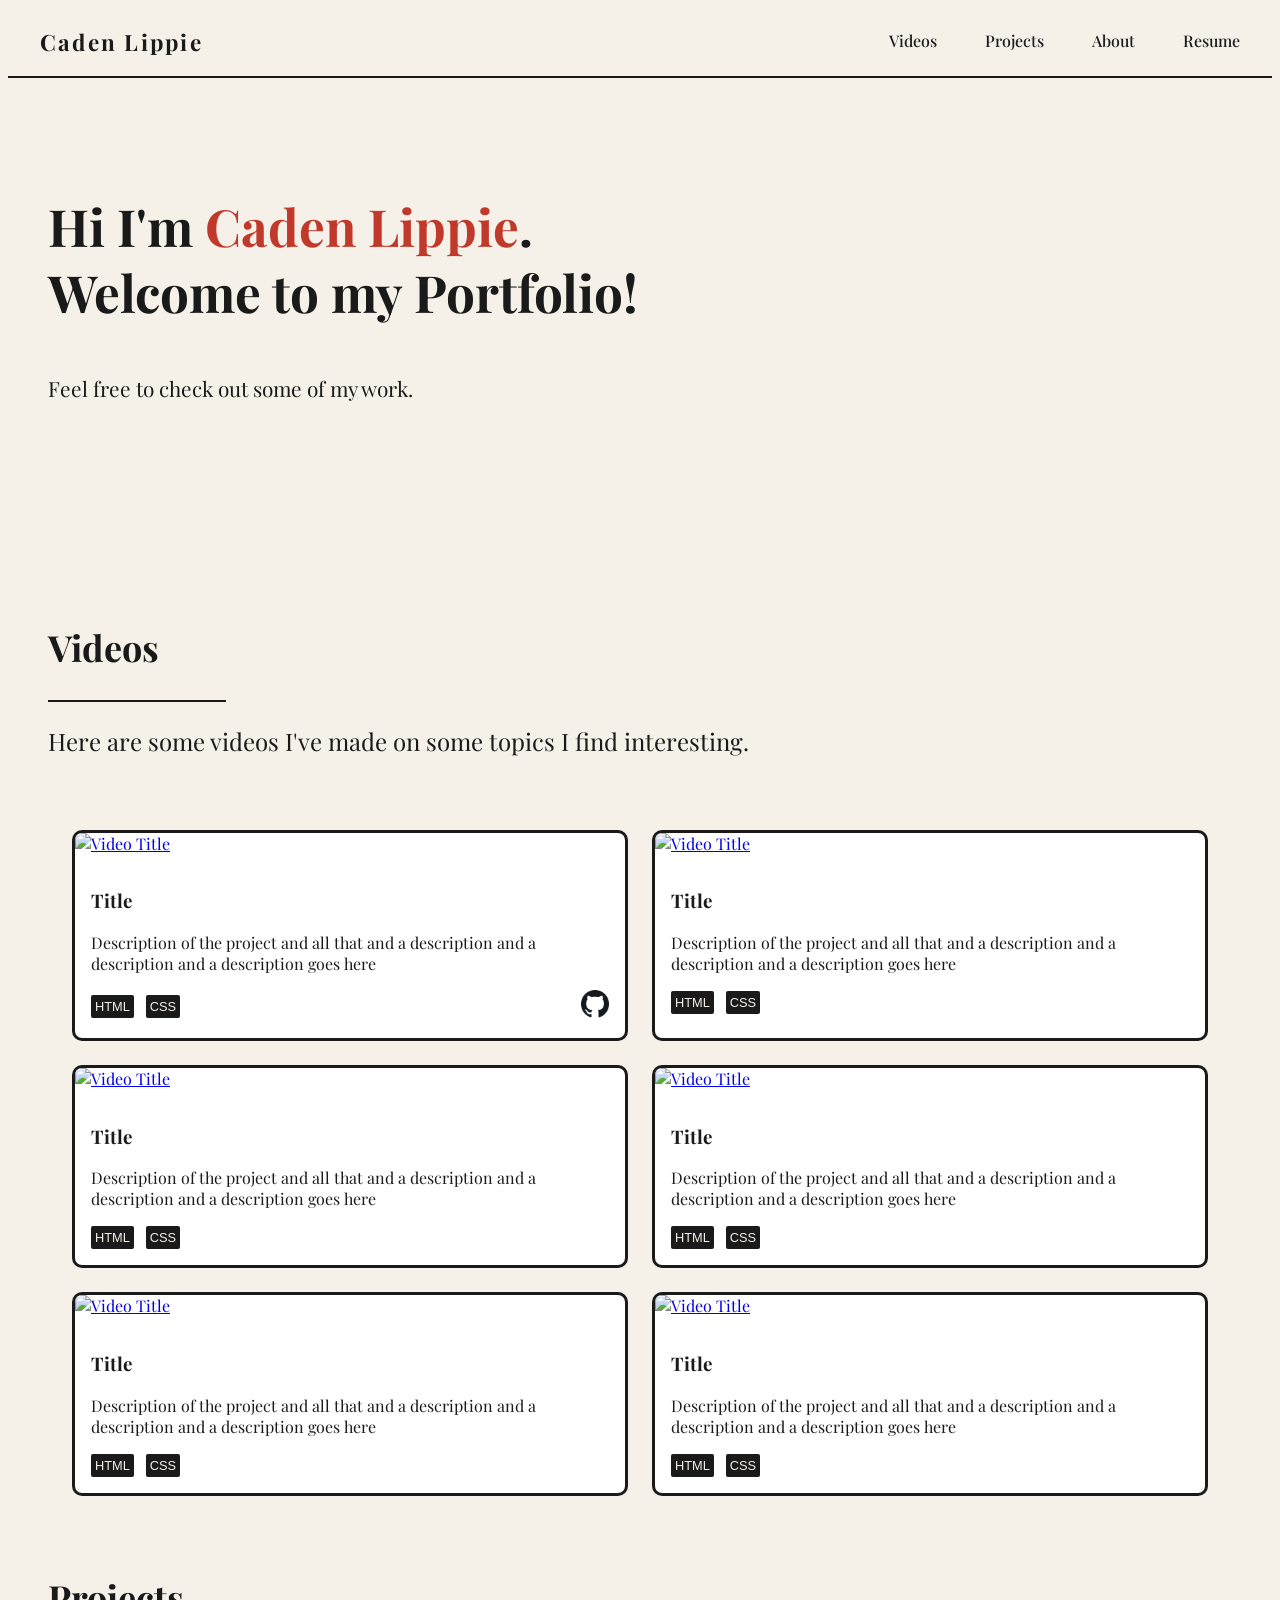
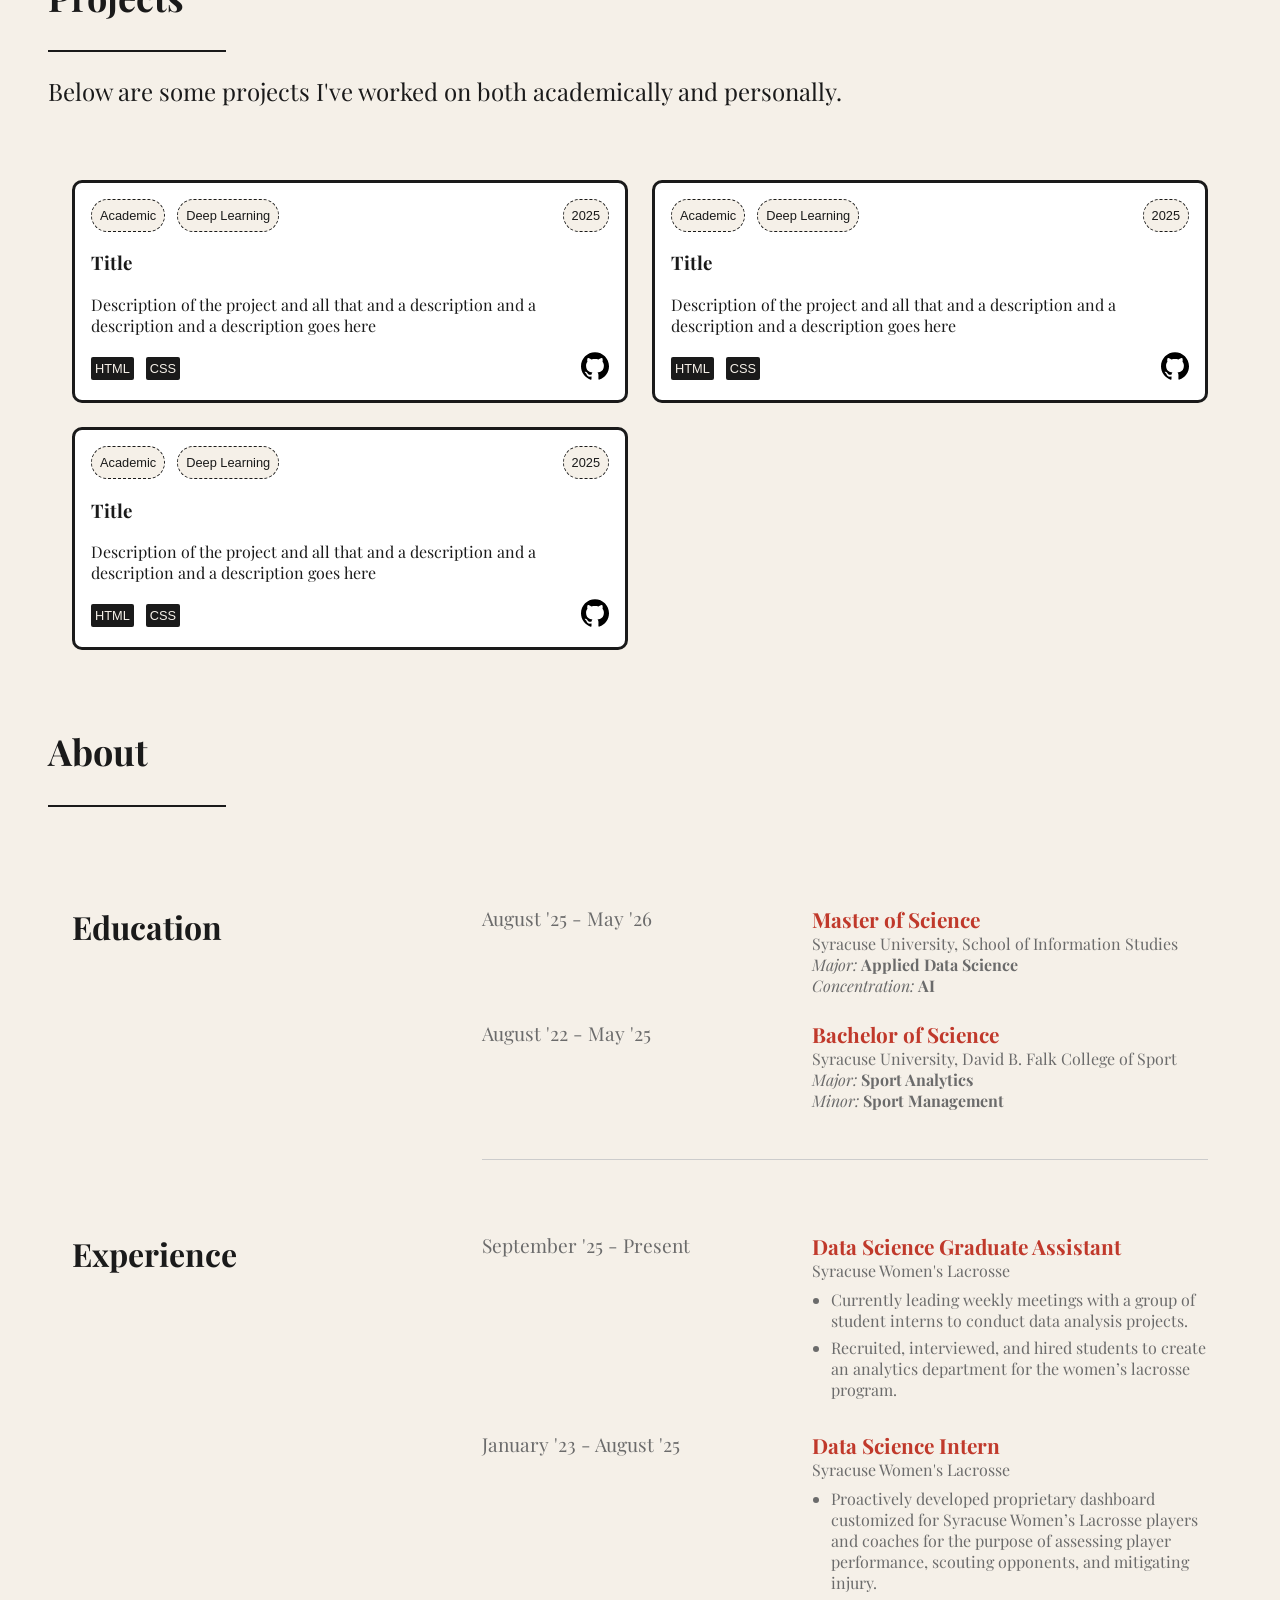
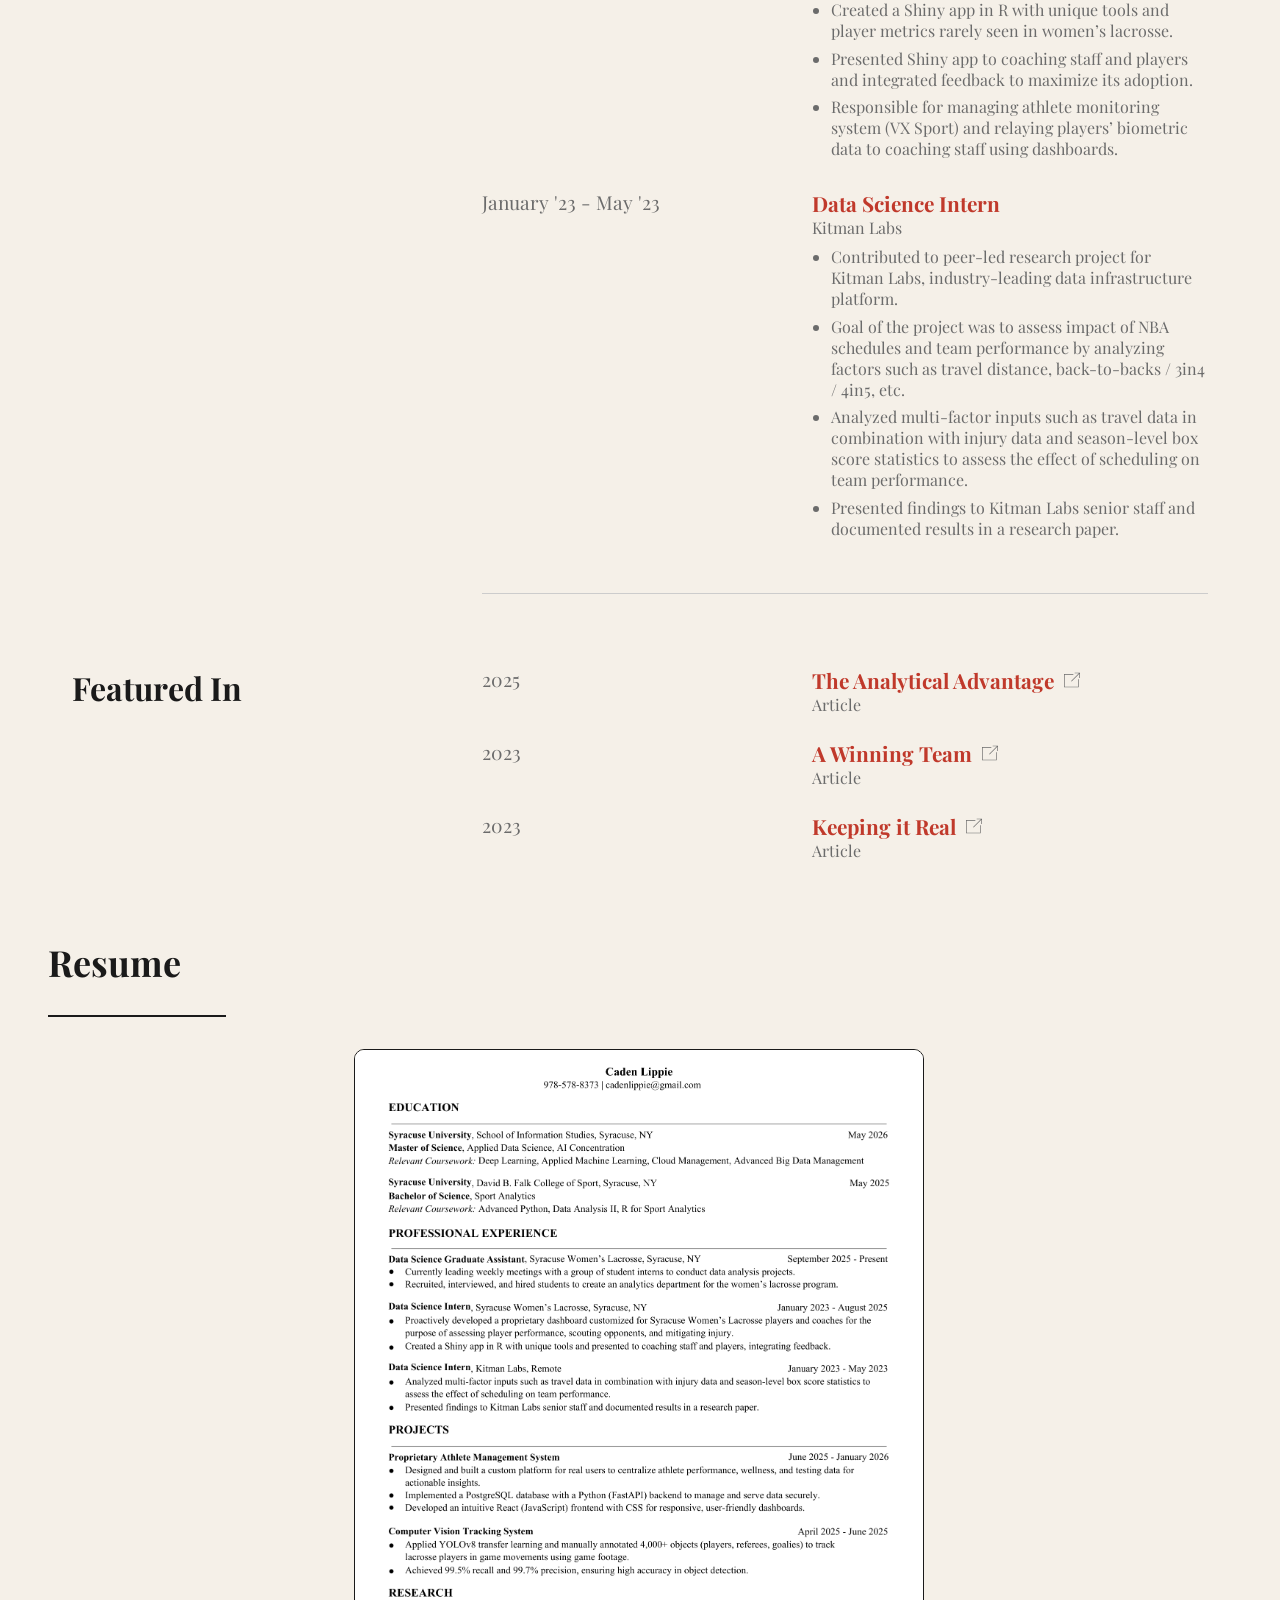
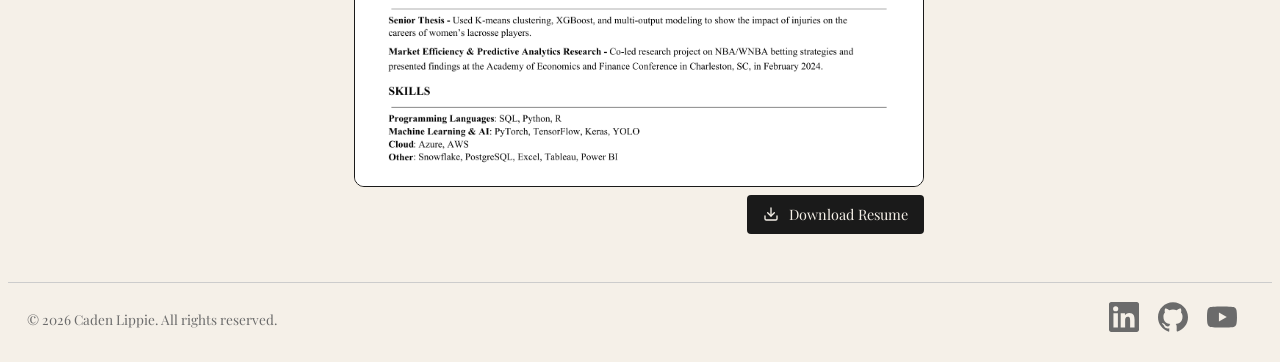
==== Projects.html @ c5a2aefc "first commit" ====
<!DOCTYPE html>
<html lang="en">

<head>
    <meta charset="UTF-8">
    <meta name="viewport" content="width=device-width, initial-scale=1.0">
    <title>Caden Lippie Portfolio</title>
    <link rel="stylesheet" href="Styles.css">
    <link rel="preconnect" href="https://fonts.googleapis.com">
    <link rel="preconnect" href="https://fonts.gstatic.com" crossorigin>
    <link href="https://fonts.googleapis.com/css2?family=Playfair+Display:ital,wght@0,400..900;1,400..900&display=swap"
        rel="stylesheet">
</head>

<body>

    <header>
        <div class="logo"><strong>Caden Lippie</strong></div>

        <nav>
            <a href="#videos">Videos</a>
            <a href="#projects">Projects</a>
            <a href="#about">About</a>
            <a href="#resume">Resume</a>
        </nav>
    </header>

    <main>
        <div class="welcome">
            <h1><span>H</span><span>i</span><span> I</span><span>'</span><span>m </span> <span id="name"> <span>C</span><span>a</span><span>d</span><span>e</span><span>n </span><span>L</span><span>i</span><span>p</span><span>p</span><span>i</span><span>e</span></span><span>.</span><br>
            <span>W</span><span>e</span><span>l</span><span>c</span><span>o</span><span>m</span><span>e </span><span>t</span><span>o </span><span>m</span><span>y </span><span>P</span><span>o</span><span>r</span><span>t</span><span>f</span><span>o</span><span>l</span><span>i</span><span>o</span><span>!</span>
            </h1>
            <p>Feel free to check out some of my work.</p>
        </div>

        <div class="titles" id="videos">
            <h2>Videos</h2>
            <div class="line"></div>
            <p>Here are some videos I've made on some topics I find interesting.</p>
        </div>

        <div class="videos">
            <div class="video-box">
                <div class="video-wrapper">
                    <a href="https://www.youtube.com/watch?v=8hly31xKli0" target="_blank">
                        <img src="https://img.youtube.com/vi/8hly31xKli0/maxresdefault.jpg" alt="Video Title">
                    </a>
                </div>
                <div class="video-box-content">
                    <h3>Title</h3>
                    <p>Description of the project and all that and a description and a description and a description goes here</p>
                    <div class="skills-row">
                        <div>
                            <div class="skills">HTML</div>
                            <div class="skills">CSS</div>
                        </div>
                        <a href="https://github.com/clippie" target="_blank"><img src="images/Github_icon.png" alt="GitHub link" class="video-github"></a>
                    </div>
                </div>
            </div>
            <div class="video-box">
                <div class="video-wrapper">
                    <a href="https://www.youtube.com/watch?v=8hly31xKli0" target="_blank">
                        <img src="https://img.youtube.com/vi/8hly31xKli0/maxresdefault.jpg" alt="Video Title">
                    </a>
                </div>
                <div class="video-box-content">
                    <h3>Title</h3>
                    <p>Description of the project and all that and a description and a description and a description goes here</p>
                    <div class="skills">HTML</div>
                    <div class="skills">CSS</div>
                </div>
            </div>
            <div class="video-box">
                <div class="video-wrapper">
                    <a href="https://www.youtube.com/watch?v=8hly31xKli0" target="_blank">
                        <img src="https://img.youtube.com/vi/8hly31xKli0/maxresdefault.jpg" alt="Video Title">
                    </a>
                </div>
                <div class="video-box-content">
                    <h3>Title</h3>
                    <p>Description of the project and all that and a description and a description and a description goes here</p>
                    <div class="skills">HTML</div>
                    <div class="skills">CSS</div>
                </div>
            </div>
            <div class="video-box">
                <div class="video-wrapper">
                    <a href="https://www.youtube.com/watch?v=8hly31xKli0" target="_blank">
                        <img src="https://img.youtube.com/vi/8hly31xKli0/maxresdefault.jpg" alt="Video Title">
                    </a>
                </div>
                <div class="video-box-content">
                    <h3>Title</h3>
                    <p>Description of the project and all that and a description and a description and a description goes here</p>
                    <div class="skills">HTML</div>
                    <div class="skills">CSS</div>
                </div>
            </div>
            <div class="video-box">
                <div class="video-wrapper">
                    <a href="https://www.youtube.com/watch?v=8hly31xKli0" target="_blank">
                        <img src="https://img.youtube.com/vi/8hly31xKli0/maxresdefault.jpg" alt="Video Title">
                    </a>
                </div>
                <div class="video-box-content">
                    <h3>Title</h3>
                    <p>Description of the project and all that and a description and a description and a description goes here</p>
                    <div class="skills">HTML</div>
                    <div class="skills">CSS</div>
                </div>
            </div>
            <div class="video-box">
                <div class="video-wrapper">
                    <a href="https://www.youtube.com/watch?v=8hly31xKli0" target="_blank">
                        <img src="https://img.youtube.com/vi/8hly31xKli0/maxresdefault.jpg" alt="Video Title">
                    </a>
                </div>
                <div class="video-box-content">
                    <h3>Title</h3>
                    <p>Description of the project and all that and a description and a description and a description goes here</p>
                    <div class="skills">HTML</div>
                    <div class="skills">CSS</div>
                </div>
            </div>
        </div>

        <div class="titles" id="projects">
            <h2>Projects</h2>
            <div class="line"></div>
            <p>Below are some projects I've worked on both academically and personally.</p> 
       </div>
       
        <div class="videos">

            <div class="video-box">
                <div class="video-box-content">
                    <div class="class-row">
                            <div>
                                <div class="class">Academic</div>
                                <div class="class">Deep Learning</div>
                            </div>
                            
                            <div class="class">2025</div>
                    </div>
                    
                    <h3>Title</h3>
                    <p>Description of the project and all that and a description and a description and a description goes here
                    </p>
                    <div class="skills-row">
                        <div>
                            <div class="skills">HTML</div>
                            <div class="skills">CSS</div>
                        </div>
                        <a href="https://github.com/clippie" target="_blank"><a href="https://github.com/clippie" target="_blank"><svg class="video-github" role="img" viewBox="0 0 24 24"
                                xmlns="http://www.w3.org/2000/svg">
                                <title>GitHub</title>
                                <path
                                    d="M12 .297c-6.63 0-12 5.373-12 12 0 5.303 3.438 9.8 8.205 11.385.6.113.82-.258.82-.577 0-.285-.01-1.04-.015-2.04-3.338.724-4.042-1.61-4.042-1.61C4.422 18.07 3.633 17.7 3.633 17.7c-1.087-.744.084-.729.084-.729 1.205.084 1.838 1.236 1.838 1.236 1.07 1.835 2.809 1.305 3.495.998.108-.776.417-1.305.76-1.605-2.665-.3-5.466-1.332-5.466-5.93 0-1.31.465-2.38 1.235-3.22-.135-.303-.54-1.523.105-3.176 0 0 1.005-.322 3.3 1.23.96-.267 1.98-.399 3-.405 1.02.006 2.04.138 3 .405 2.28-1.552 3.285-1.23 3.285-1.23.645 1.653.24 2.873.12 3.176.765.84 1.23 1.91 1.23 3.22 0 4.61-2.805 5.625-5.475 5.92.42.36.81 1.096.81 2.22 0 1.606-.015 2.896-.015 3.286 0 .315.21.69.825.57C20.565 22.092 24 17.592 24 12.297c0-6.627-5.373-12-12-12" />
                            </svg></a></a>
                    </div>
                </div>
            </div>
            
            <div class="video-box">
                <div class="video-box-content">
                    <div class="class-row">
                            <div>
                                <div class="class">Academic</div>
                                <div class="class">Deep Learning</div>
                            </div>
                            
                            <div class="class">2025</div>
                    </div>
                    
                    <h3>Title</h3>
                    <p>Description of the project and all that and a description and a description and a description goes here
                    </p>
                    <div class="skills-row">
                        <div>
                            <div class="skills">HTML</div>
                            <div class="skills">CSS</div>
                        </div>
                        <a href="https://github.com/clippie" target="_blank"><a href="https://github.com/clippie" target="_blank"><svg class="video-github" role="img" viewBox="0 0 24 24"
                                xmlns="http://www.w3.org/2000/svg">
                                <title>GitHub</title>
                                <path
                                    d="M12 .297c-6.63 0-12 5.373-12 12 0 5.303 3.438 9.8 8.205 11.385.6.113.82-.258.82-.577 0-.285-.01-1.04-.015-2.04-3.338.724-4.042-1.61-4.042-1.61C4.422 18.07 3.633 17.7 3.633 17.7c-1.087-.744.084-.729.084-.729 1.205.084 1.838 1.236 1.838 1.236 1.07 1.835 2.809 1.305 3.495.998.108-.776.417-1.305.76-1.605-2.665-.3-5.466-1.332-5.466-5.93 0-1.31.465-2.38 1.235-3.22-.135-.303-.54-1.523.105-3.176 0 0 1.005-.322 3.3 1.23.96-.267 1.98-.399 3-.405 1.02.006 2.04.138 3 .405 2.28-1.552 3.285-1.23 3.285-1.23.645 1.653.24 2.873.12 3.176.765.84 1.23 1.91 1.23 3.22 0 4.61-2.805 5.625-5.475 5.92.42.36.81 1.096.81 2.22 0 1.606-.015 2.896-.015 3.286 0 .315.21.69.825.57C20.565 22.092 24 17.592 24 12.297c0-6.627-5.373-12-12-12" />
                            </svg></a></a>
                    </div>
                </div>
            </div>

            <div class="video-box">
                <div class="video-box-content">
                    <div class="class-row">
                            <div>
                                <div class="class">Academic</div>
                                <div class="class">Deep Learning</div>
                            </div>
                            
                            <div class="class">2025</div>
                    </div>
                    
                    <h3>Title</h3>
                    <p>Description of the project and all that and a description and a description and a description goes here
                    </p>
                    <div class="skills-row">
                        <div>
                            <div class="skills">HTML</div>
                            <div class="skills">CSS</div>
                        </div>
                        <a href="https://github.com/clippie" target="_blank"><svg class="video-github" role="img" viewBox="0 0 24 24" xmlns="http://www.w3.org/2000/svg">
                            <title>GitHub</title>
                            <path
                                d="M12 .297c-6.63 0-12 5.373-12 12 0 5.303 3.438 9.8 8.205 11.385.6.113.82-.258.82-.577 0-.285-.01-1.04-.015-2.04-3.338.724-4.042-1.61-4.042-1.61C4.422 18.07 3.633 17.7 3.633 17.7c-1.087-.744.084-.729.084-.729 1.205.084 1.838 1.236 1.838 1.236 1.07 1.835 2.809 1.305 3.495.998.108-.776.417-1.305.76-1.605-2.665-.3-5.466-1.332-5.466-5.93 0-1.31.465-2.38 1.235-3.22-.135-.303-.54-1.523.105-3.176 0 0 1.005-.322 3.3 1.23.96-.267 1.98-.399 3-.405 1.02.006 2.04.138 3 .405 2.28-1.552 3.285-1.23 3.285-1.23.645 1.653.24 2.873.12 3.176.765.84 1.23 1.91 1.23 3.22 0 4.61-2.805 5.625-5.475 5.92.42.36.81 1.096.81 2.22 0 1.606-.015 2.896-.015 3.286 0 .315.21.69.825.57C20.565 22.092 24 17.592 24 12.297c0-6.627-5.373-12-12-12" />
                        </svg></a>
                    </div>
                </div>
            </div>

        </div>

        <div class="titles" id="about">
            <h2>About</h2>
            <div class="line"></div>
        </div>

        <div class="about">
        
            <div class="about-title"><strong>Education</strong></div>
            <div class="about-year">August '25 - May '26</div>
            <div class="about-description">
                <div class="about-description-title"><strong>Master of Science</strong></div>
                <div class="about-description-body">Syracuse University, School of Information Studies<br>
                    <em>Major:</em> <strong>Applied Data Science</strong><br>
                    <em>Concentration:</em> <strong>AI</strong>
                </div>
            </div>
        
            <div></div>
            <div class="about-year">August '22 - May '25</div>
            <div class="about-description">
                <div class="about-description-title"><strong>Bachelor of Science</strong></div>
                <div class="about-description-body">Syracuse University, David B. Falk College of Sport<br>
                    <em>Major:</em> <strong>Sport Analytics</strong><br>
                    <em>Minor:</em> <strong>Sport Management</strong>
                </div>
            </div>
            <div class="about-description about-divider"></div>


            <div class="about-title"><strong>Experience</strong></div>
            <div class="about-year">September '25 - Present</div>
            <div class="about-description">
                <div class="about-description-title"><strong>Data Science Graduate Assistant</strong></div>
                <div class="about-description-body">Syracuse Women's Lacrosse
                    <ul>
                        <li>Currently leading weekly meetings with a group of student interns to conduct data analysis projects.
                        </li>
                        <li>Recruited, interviewed, and hired students to create an analytics department for the women’s lacrosse program.</li>
                    </ul>
                </div>
            </div>
        
            <div></div>
            <div class="about-year">January '23 - August '25</div>
            <div class="about-description">
                <div class="about-description-title"><strong>Data Science Intern</strong></div>
                <div class="about-description-body">Syracuse Women's Lacrosse
                    <ul>
                        <li>Proactively developed proprietary dashboard customized for Syracuse Women’s Lacrosse players and coaches for the purpose
                        of assessing player performance, scouting opponents, and mitigating injury.
                        </li>
                        <li>Created a Shiny app in R with unique tools and player metrics rarely seen in women’s lacrosse.</li>
                        <li>Presented Shiny app to coaching staff and players and integrated feedback to maximize its adoption.</li>
                        <li>Responsible for managing athlete monitoring system (VX Sport) and relaying players’ biometric data to coaching staff
                        using dashboards.</li>
                    </ul>
                </div>
            </div>

            <div></div>
            <div class="about-year">January '23 - May '23</div>
            <div class="about-description">
                <div class="about-description-title"><strong>Data Science Intern</strong></div>
                <div class="about-description-body">Kitman Labs
                    <ul>
                        <li>Contributed to peer-led research project for Kitman Labs, industry-leading data infrastructure platform.
                        </li>
                        <li>Goal of the project was to assess impact of NBA schedules and team performance by analyzing factors such as
                            travel distance, back-to-backs / 3in4 / 4in5, etc.</li>
                        <li>Analyzed multi-factor inputs such as travel data in combination with injury data and season-level box score
                            statistics to assess the effect of scheduling on team performance.</li>
                        <li>Presented findings to Kitman Labs senior staff and documented results in a research paper.</li>
                    </ul>
                </div>
            </div>
            <div class="about-description about-divider"></div>


            <div class="about-title"><strong>Featured In</strong></div>
            <div class="about-year">2025</div>
            <div class="about-description">
                <div class="about-description-title"><strong>The Analytical Advantage <a href="https://www.syracuse.edu/stories/sport-analytics-optimization/" target="_blank">
                    <svg xmlns="http://www.w3.org/2000/svg" viewBox="0 0 24 24" fill-rule="evenodd" clip-rule="evenodd">
                        <path
                            d="M14 4h-13v18h20v-11h1v12h-22v-20h14v1zm10 5h-1v-6.293l-11.646 11.647-.708-.708 11.647-11.646h-6.293v-1h8v8z" />
                    </svg>
                </a></strong></div>
                <div class="about-description-body"> Article
                </div>
            </div>
            
            <div></div>
            <div class="about-year">2023</div>
            <div class="about-description">
                <div class="about-description-title"><strong>A Winning Team <a href="https://falk.syracuse.edu/news/a-winning-team/" target="_blank">
                    <svg xmlns="http://www.w3.org/2000/svg" viewBox="0 0 24 24" fill-rule="evenodd" clip-rule="evenodd">
                        <path
                            d="M14 4h-13v18h20v-11h1v12h-22v-20h14v1zm10 5h-1v-6.293l-11.646 11.647-.708-.708 11.647-11.646h-6.293v-1h8v8z" />
                    </svg>
                </a></strong></div>
                <div class="about-description-body">Article
                </div>
            </div>

            <div></div>
            <div class="about-year">2023</div>
            <div class="about-description">
                <div class="about-description-title"><strong>Keeping it Real <a href="https://falk.syracuse.edu/news/keeping-it-real/" target="_blank">
                    <svg xmlns="http://www.w3.org/2000/svg" viewBox="0 0 24 24" fill-rule="evenodd" clip-rule="evenodd">
                        <path
                            d="M14 4h-13v18h20v-11h1v12h-22v-20h14v1zm10 5h-1v-6.293l-11.646 11.647-.708-.708 11.647-11.646h-6.293v-1h8v8z" />
                    </svg>
                </a></strong></div>
                <div class="about-description-body">Article
                </div>
            </div>
        
        </div>

        <div class="titles" id="resume">
            <h2>Resume</h2>
            <div class="line"></div>
        </div>

        <div class="resume-section">
            <div class="resume-wrapper">
                
                <img src="images/Caden_Lippie_Resume_2026.png" alt="Resume" class="resume-viewer">
                <a href="images/Caden_Lippie_Resume_2026.pdf" download class="resume-download">
                    <svg xmlns="http://www.w3.org/2000/svg" viewBox="0 0 24 24" fill="none" stroke="currentColor" stroke-width="2"
                        stroke-linecap="round" stroke-linejoin="round">
                        <path d="M21 15v4a2 2 0 0 1-2 2H5a2 2 0 0 1-2-2v-4" />
                        <polyline points="7 10 12 15 17 10" />
                        <line x1="12" y1="15" x2="12" y2="3" />
                    </svg>
                    Download Resume
                </a>
            </div>
        </div>



    </main>

    <footer>
        <div>
            © <span id="year"></span> Caden Lippie. All rights reserved.
        </div>
        <div>
            <a href="https://www.linkedin.com/in/caden-lippie-a2384024a" target="_blank">
                <svg class="icon" role="img" viewBox="0 0 24 24" xmlns="http://www.w3.org/2000/svg">
                    <title>LinkedIn</title>
                    <path d="M20.447 20.452h-3.554v-5.569c0-1.328-.027-3.037-1.852-3.037-1.853 0-2.136 1.445-2.136 2.939v5.667H9.351V9h3.414v1.561h.046c.477-.9 1.637-1.85 3.37-1.85 3.601 0 4.267 2.37 4.267 5.455v6.286zM5.337 7.433a2.062 2.062 0 0 1-2.063-2.065 2.064 2.064 0 1 1 2.063 2.065zm1.782 13.019H3.555V9h3.564v11.452zM22.225 0H1.771C.792 0 0 .774 0 1.729v20.542C0 23.227.792 24 1.771 24h20.451C23.2 24 24 23.227 24 22.271V1.729C24 .774 23.2 0 22.222 0h.003z"/>
                </svg>
            </a>

            <a href="https://github.com/clippie" target="_blank">
                <svg class="icon" role="img" viewBox="0 0 24 24" xmlns="http://www.w3.org/2000/svg">
                    <title>GitHub</title>
                    <path
                        d="M12 .297c-6.63 0-12 5.373-12 12 0 5.303 3.438 9.8 8.205 11.385.6.113.82-.258.82-.577 0-.285-.01-1.04-.015-2.04-3.338.724-4.042-1.61-4.042-1.61C4.422 18.07 3.633 17.7 3.633 17.7c-1.087-.744.084-.729.084-.729 1.205.084 1.838 1.236 1.838 1.236 1.07 1.835 2.809 1.305 3.495.998.108-.776.417-1.305.76-1.605-2.665-.3-5.466-1.332-5.466-5.93 0-1.31.465-2.38 1.235-3.22-.135-.303-.54-1.523.105-3.176 0 0 1.005-.322 3.3 1.23.96-.267 1.98-.399 3-.405 1.02.006 2.04.138 3 .405 2.28-1.552 3.285-1.23 3.285-1.23.645 1.653.24 2.873.12 3.176.765.84 1.23 1.91 1.23 3.22 0 4.61-2.805 5.625-5.475 5.92.42.36.81 1.096.81 2.22 0 1.606-.015 2.896-.015 3.286 0 .315.21.69.825.57C20.565 22.092 24 17.592 24 12.297c0-6.627-5.373-12-12-12" />
                </svg>
            </a>
            <a href="https://www.youtube.com/@cadenlippie" target="_blank">
                <svg class="icon" role="img" viewBox="0 0 24 24" xmlns="http://www.w3.org/2000/svg">
                    <title>YouTube</title>
                    <path
                        d="M23.498 6.186a3.016 3.016 0 0 0-2.122-2.136C19.505 3.545 12 3.545 12 3.545s-7.505 0-9.377.505A3.017 3.017 0 0 0 .502 6.186C0 8.07 0 12 0 12s0 3.93.502 5.814a3.016 3.016 0 0 0 2.122 2.136c1.871.505 9.376.505 9.376.505s7.505 0 9.377-.505a3.015 3.015 0 0 0 2.122-2.136C24 15.93 24 12 24 12s0-3.93-.502-5.814zM9.545 15.568V8.432L15.818 12l-6.273 3.568z" />
                </svg>
            </a>
        </div>
    </footer>
   
    <script src="script.js"></script>

</body>

</html>
---- Styles.css ----
:root {
    --bg: #f5f0e8;
    --ink: #1a1a1a;
    --accent: #c0392b;
    --muted: #6b6b6b;
    --card: #ffffff;
}



body {
    font-family: 'Playfair Display', serif;
    background: var(--bg);
    color: var(--ink);
    min-height: 100vh;
    display: flex;
    flex-direction: column;
}



header {
    background-color: var(--bg);
    display: flex;
    align-items: center;
    justify-content: space-between;
    padding: 1.2rem 2rem;
    border-bottom: 2px solid var(--ink);
    position: sticky;
    top: 0;
    z-index: 10;
}



.logo {
    font-size: 1.4rem;
    letter-spacing: 0.1em;
}

nav {
    display: flex;
    gap: 3rem;
}

nav a {
    text-decoration: none;
    color: var(--ink);
    font-weight: 500;
    padding-bottom: 2px;
    border-bottom: 2px solid transparent;
    transition: border-color 0.2s;
}

nav a:hover {
    border-bottom-color: var(--accent);
    color: var(--accent);
}

.welcome {
    flex: 1;
    display: flex;
    flex-direction: column;
    justify-content: center;
    align-items: flex-start;
    padding: 5rem 2.5rem;
    max-width: 860px;
}

.welcome h1 {
    font-size: clamp(2.6rem, 4vw, 5rem);
    line-height: 1.3;
    margin-bottom: 1.7rem;
}

.welcome span#name {
    color: var(--accent);
}

.welcome span#name span:hover {
    color: var(--ink);
}

.welcome span:hover {
    color: var(--accent);
}

.welcome p {
    font-size: 1.3rem;
    color: var(--ink);
    margin-bottom: 6rem;
}

.titles {
    font-size: 1.5rem;
    line-height: 1.3;
    padding: 1rem 2.5rem;
    scroll-margin-top: 30px;
}

.line {
    border-bottom: 2px solid var(--ink);
    margin-top: 10px;
    width: 15%;
}

.video-box {
    border-style: solid;
    border-color: var(--ink);
    border-radius: 10px;
    background-color: #ffffff;
    padding: 0;
    overflow: hidden;
}

.video-box-content {
    padding: 1rem;
}

.video-wrapper {
    position: relative;
    width: 100%;
    overflow: hidden;
}

.video-wrapper img {
    width: 100%;
    height: 100%;
    object-fit: cover;
    display: block;
}

.video-box:hover {
    transform: translateY(-4px);
    box-shadow: 6px 6px 0 var(--ink);
    transition: box-shadow 0.3s;
}

.skills {
    font-family: 'DM Sans', sans-serif;
    font-size: .8rem;
    display: inline-block;
    flex-direction: row;
    background-color: var(--ink);
    color: var(--bg);
    border-radius: 2px;
    padding: .25rem;
    margin-right: .5rem;
}

.skills-row {
    display: flex;
    align-items: center;
    justify-content: space-between;
}

.video-github {
    height: 28px;
    width: auto;
}

.video-github:hover {
    fill: var(--accent);
}

.videos {
    display: grid;
    grid-template-columns: repeat(auto-fill, minmax(380px, 1fr));
    padding: 2rem 4rem;
    gap: 1.5rem;
} 

.class-row {
    display: flex;
    align-items: center;
    justify-content: space-between;
    margin-right: -.5rem;
}

.class {
    font-family: 'DM Sans', sans-serif;
    font-size: .8rem;
    display: inline-block;
    flex-direction: row;
    background-color: var(--bg);
    color: var(--ink);
    border-style: dashed;
    border-width: 1px;
    border-radius: 20px;
    padding: .5rem;
    margin-right: .5rem;
}

.about {
    display: grid;
    grid-template-columns: 2.5fr 250px 3fr;
    padding: 2rem 4rem;
    gap: 1.5rem 5rem;
    margin-top: 50px;
}

.about-title {
    font-size: 2rem;
}

.about-year {
    font-size: 1.2rem;
    color: var(--muted);
}

.about-description-title {
    font-size: 1.3rem;
    color:var(--accent);
}

.about-description-title a {
    color: var(--accent);
    text-decoration: none;
    display: inline-flex;
    align-items: center;
}

.about-description-title a svg {
    height: 16px;
    width: 16px;
    fill: var(--muted);
    margin-left: 0.3rem;
    transition: fill 0.2s, transform 0.2s;
    position: relative;
    top: -1px;
}

.about-description-title a:hover svg {
    fill: var(--accent);
    transform: translate(2px, -2px);
}

.about-description-body {
    color: var(--muted);
}

.about-description-body ul {
    margin: 0.5rem 0 0 0;
    padding-left: 1.2rem;
}

.about-description-body li {
    margin-bottom: 0.4rem;
}

.about-divider {
    border-bottom: .1px solid #ccc;
    padding-bottom: 1.5rem;
    grid-column: 2 / -1;
    margin-bottom: 3rem;
}

.resume-section {
    padding: 1rem 4rem 3rem;
    display: flex;
    flex-direction: column;
    align-items: center;
    gap: 1rem;
    max-width: 1400px;
}

.resume-wrapper {
    width: 50%;
    display: flex;
    flex-direction: column;
    align-items: flex-end;
    gap: 0.5rem;
}

.resume-viewer {
    width: 100%;
    border: 1px solid var(--ink);
    border-radius: 10px;
    display: block;
}

.resume-download {
    display: flex;
    align-items: center;
    gap: 0.6rem;
    background-color: var(--ink);
    color: var(--bg);
    padding: .6rem 1rem;
    text-decoration: none;
    border-radius: 4px;
    font-size: .9rem;
    transition: background-color 0.2s;
}

.resume-download svg {
    height: 16px;
    width: 16px;
}

.resume-download:hover {
    background-color: var(--accent);
}


footer {
    display: flex;
    align-items: center;
    justify-content: space-between;
    text-align: center;
    color: var(--muted);
    padding: 1.2rem;
    font-size: 0.85rem;
    border-top: 1px solid #ccc;
}

footer .icon {
    margin-right: 1rem;
    height: 30px;
    width: 30px;
    fill: var(--muted);
    transition: fill 0.2s;
}

footer .icon:hover {
    fill: var(--accent);
}

footer a {
    color: inherit;
    text-decoration: none;
}
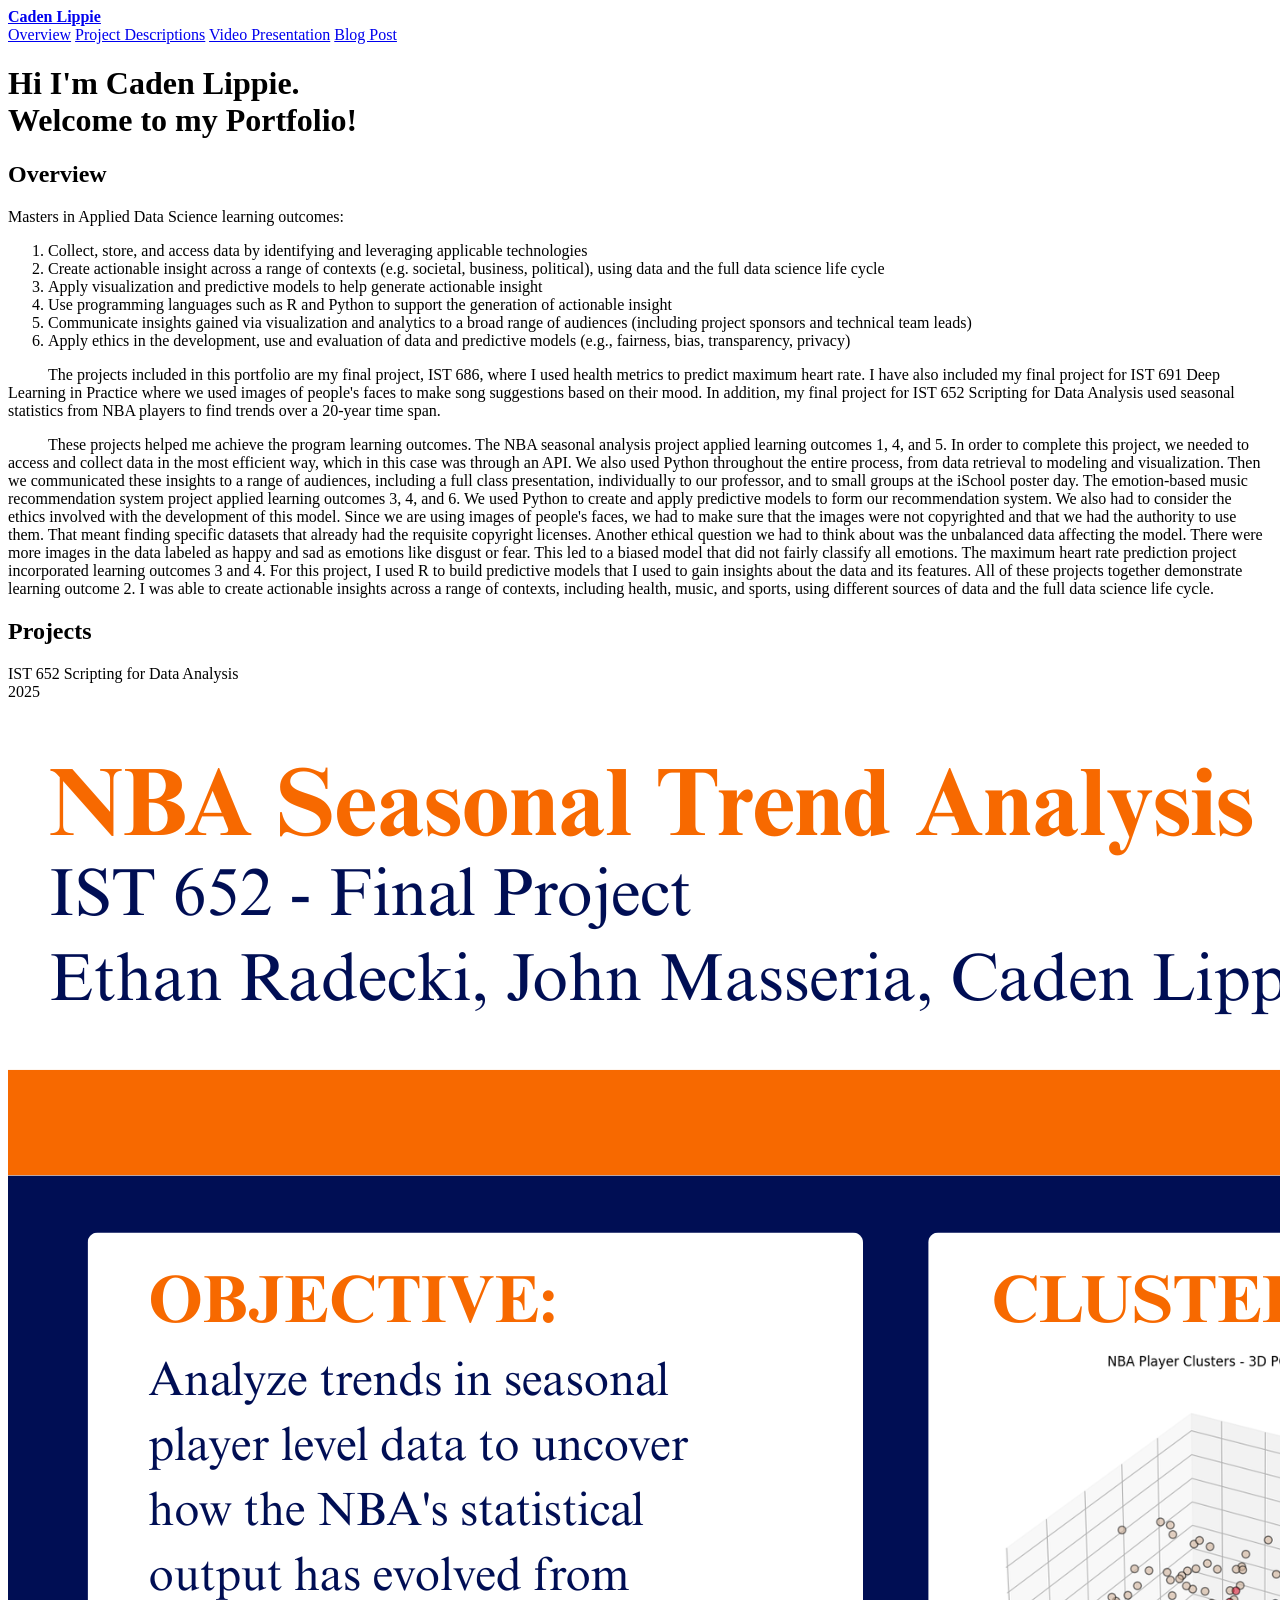
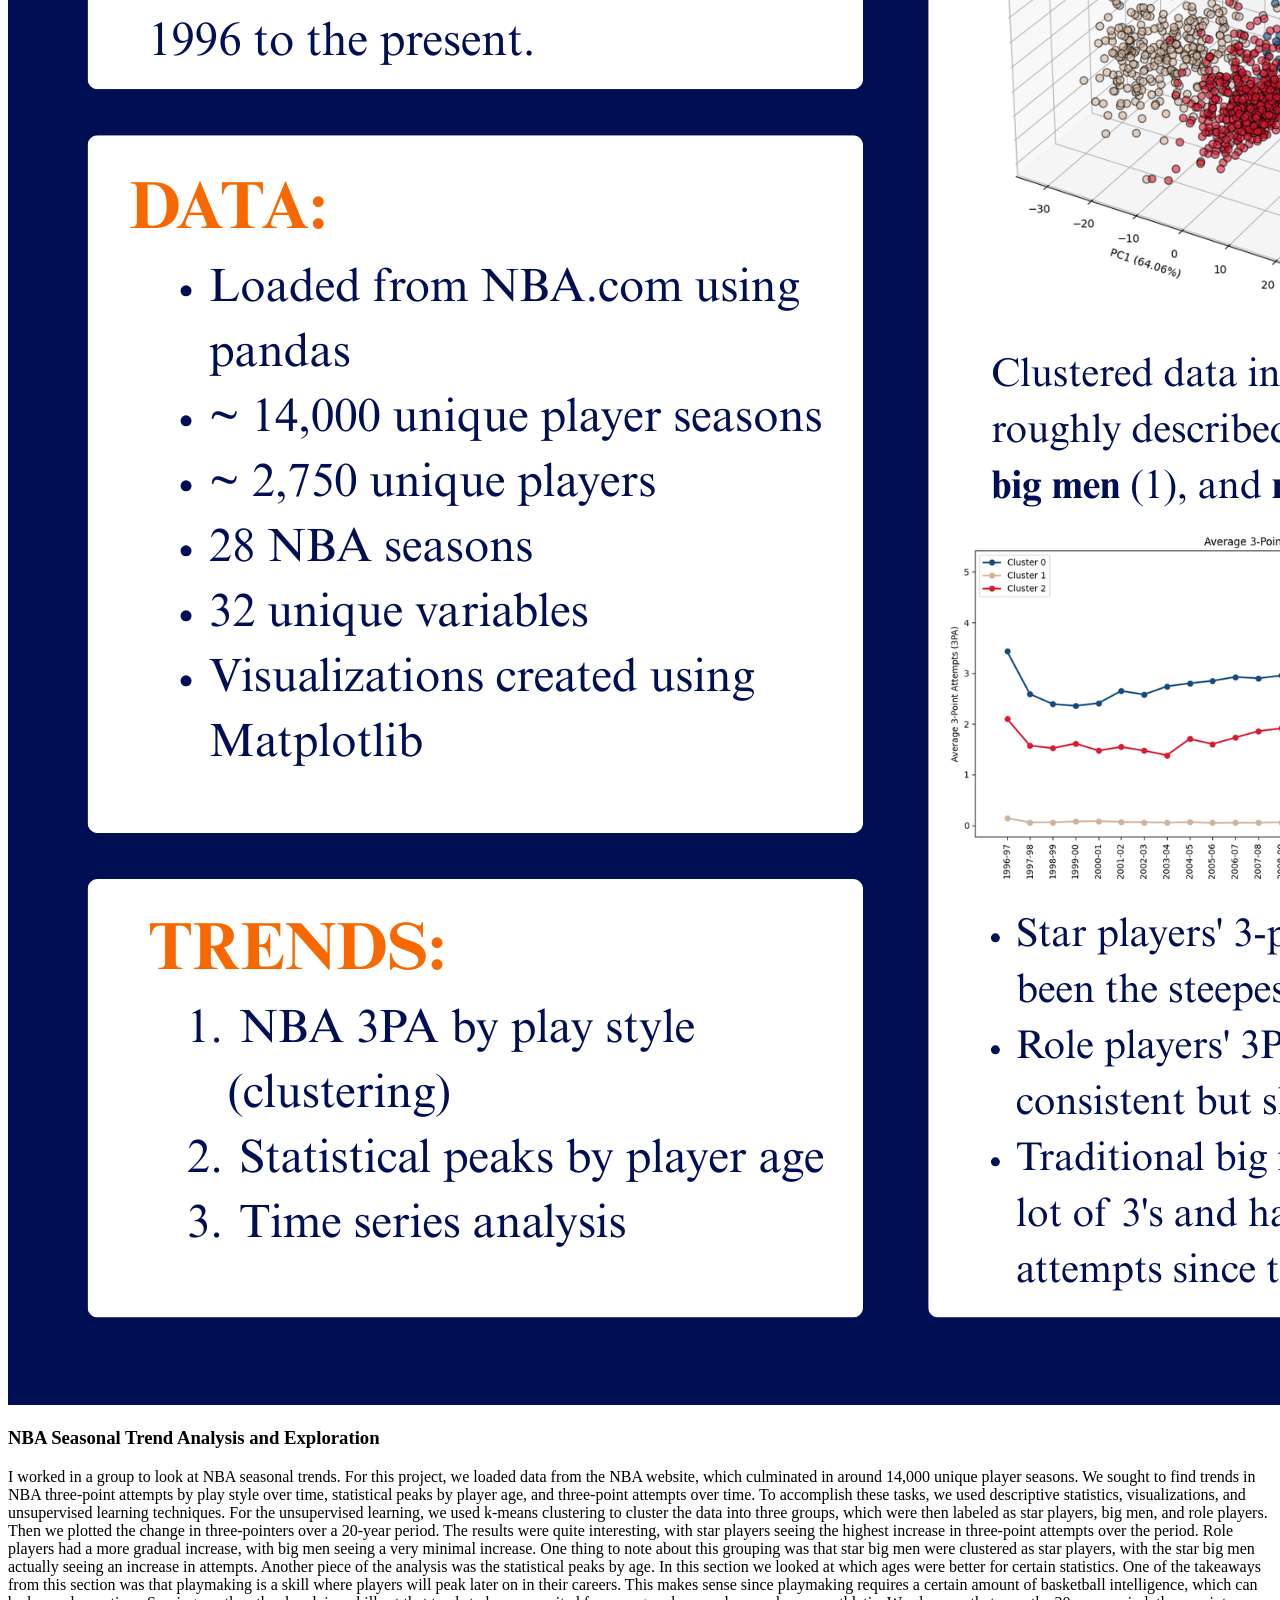
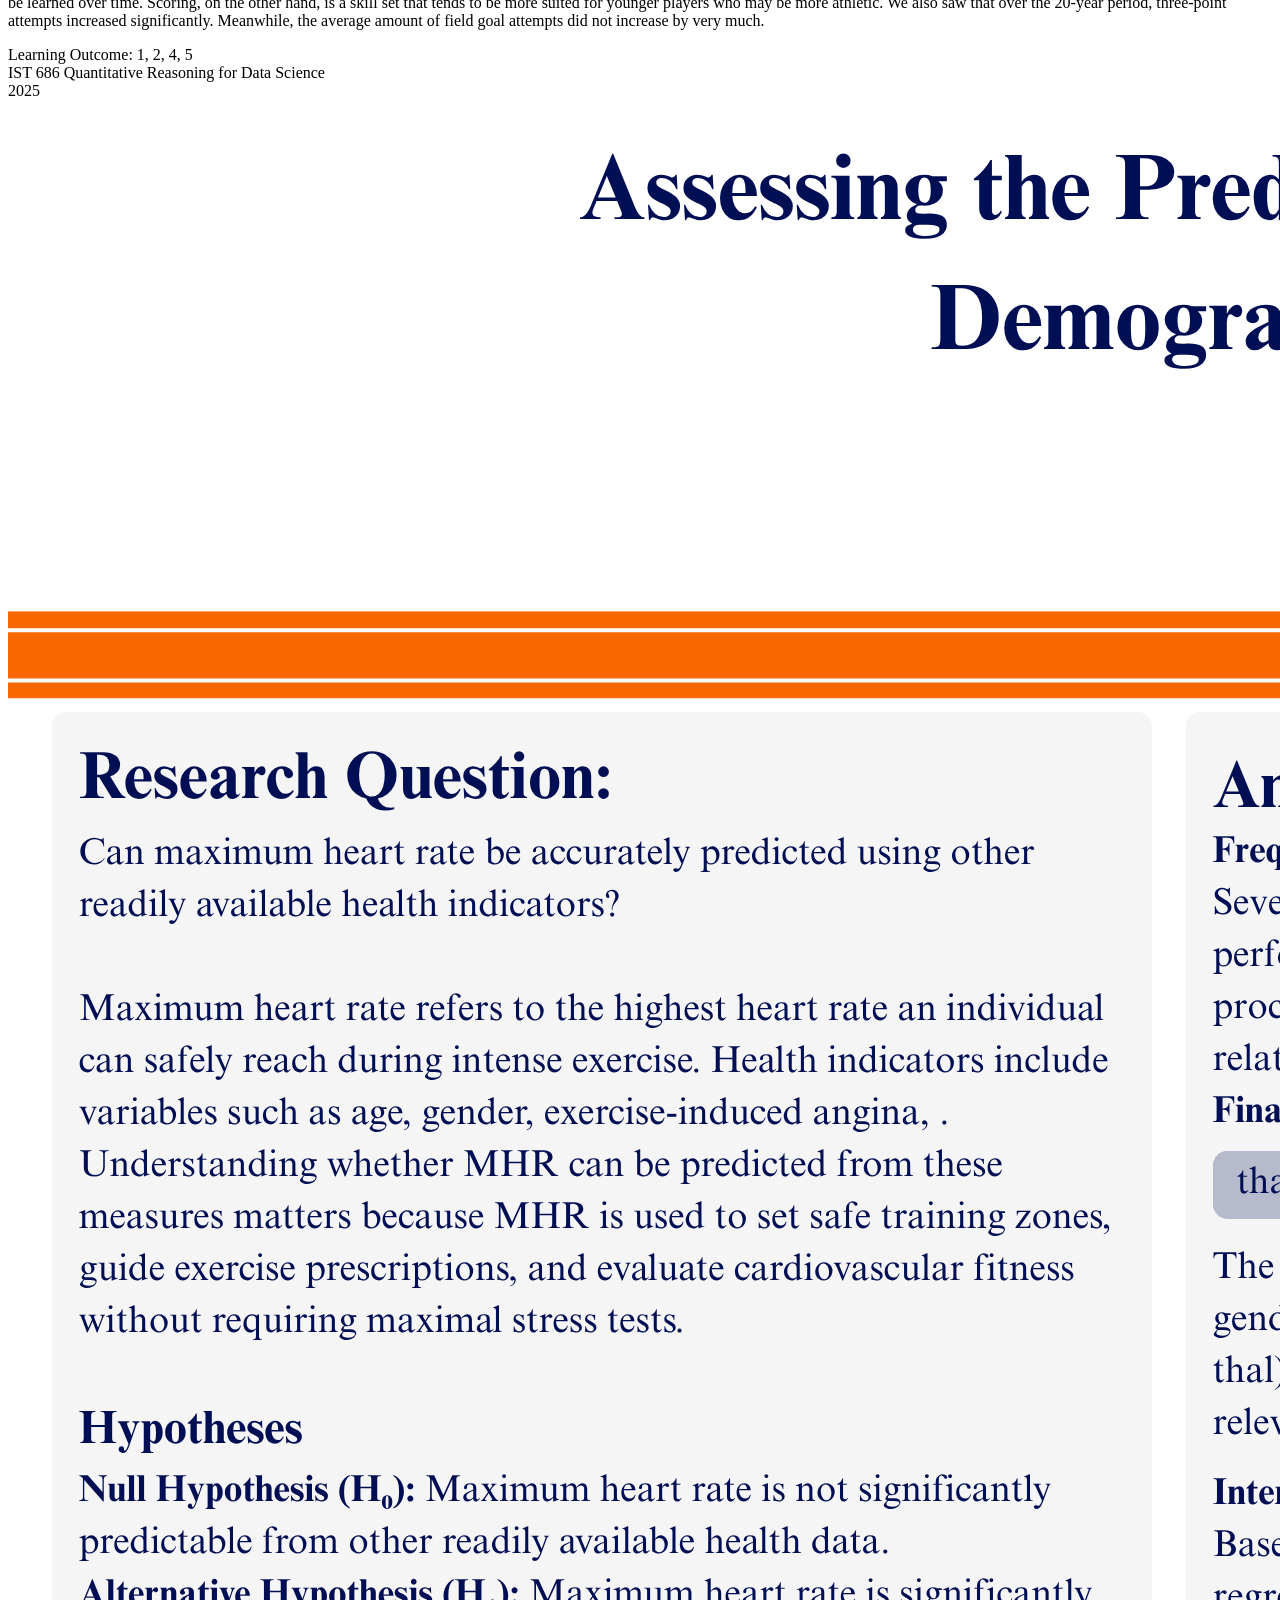
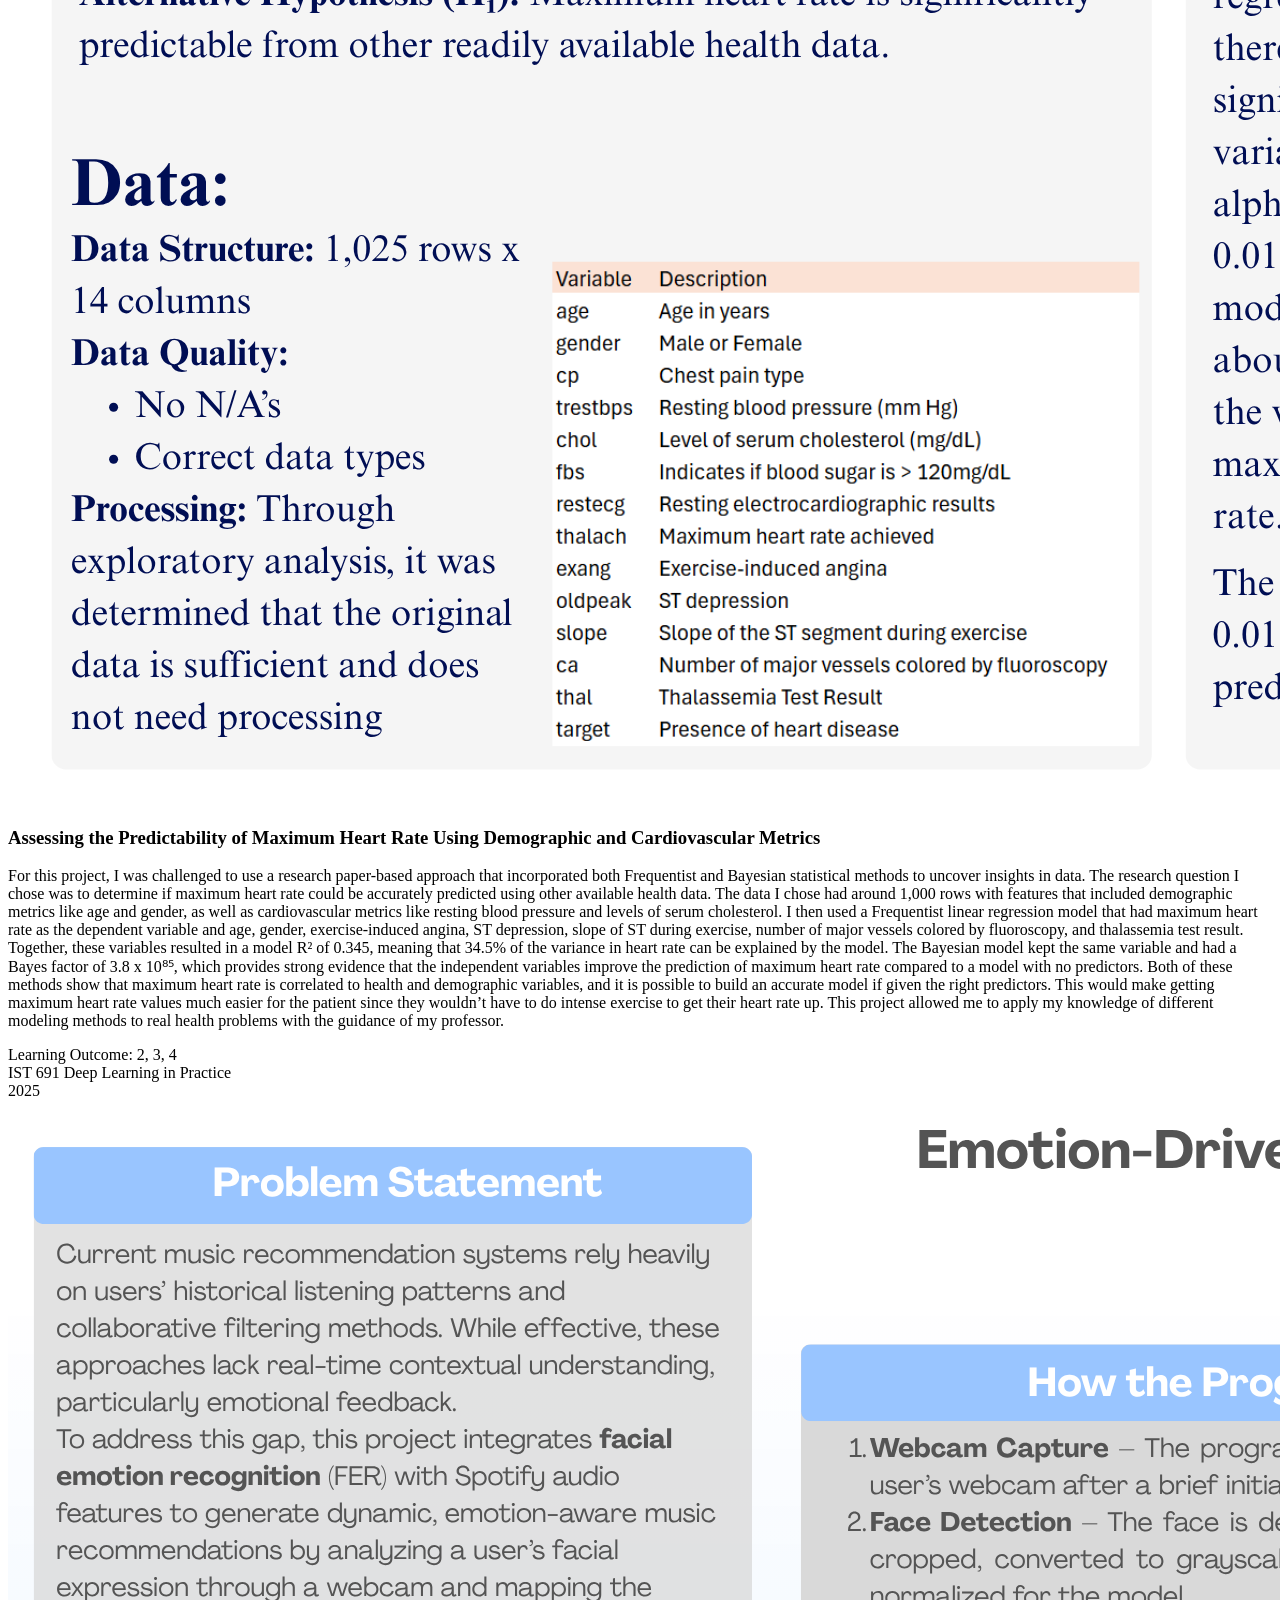
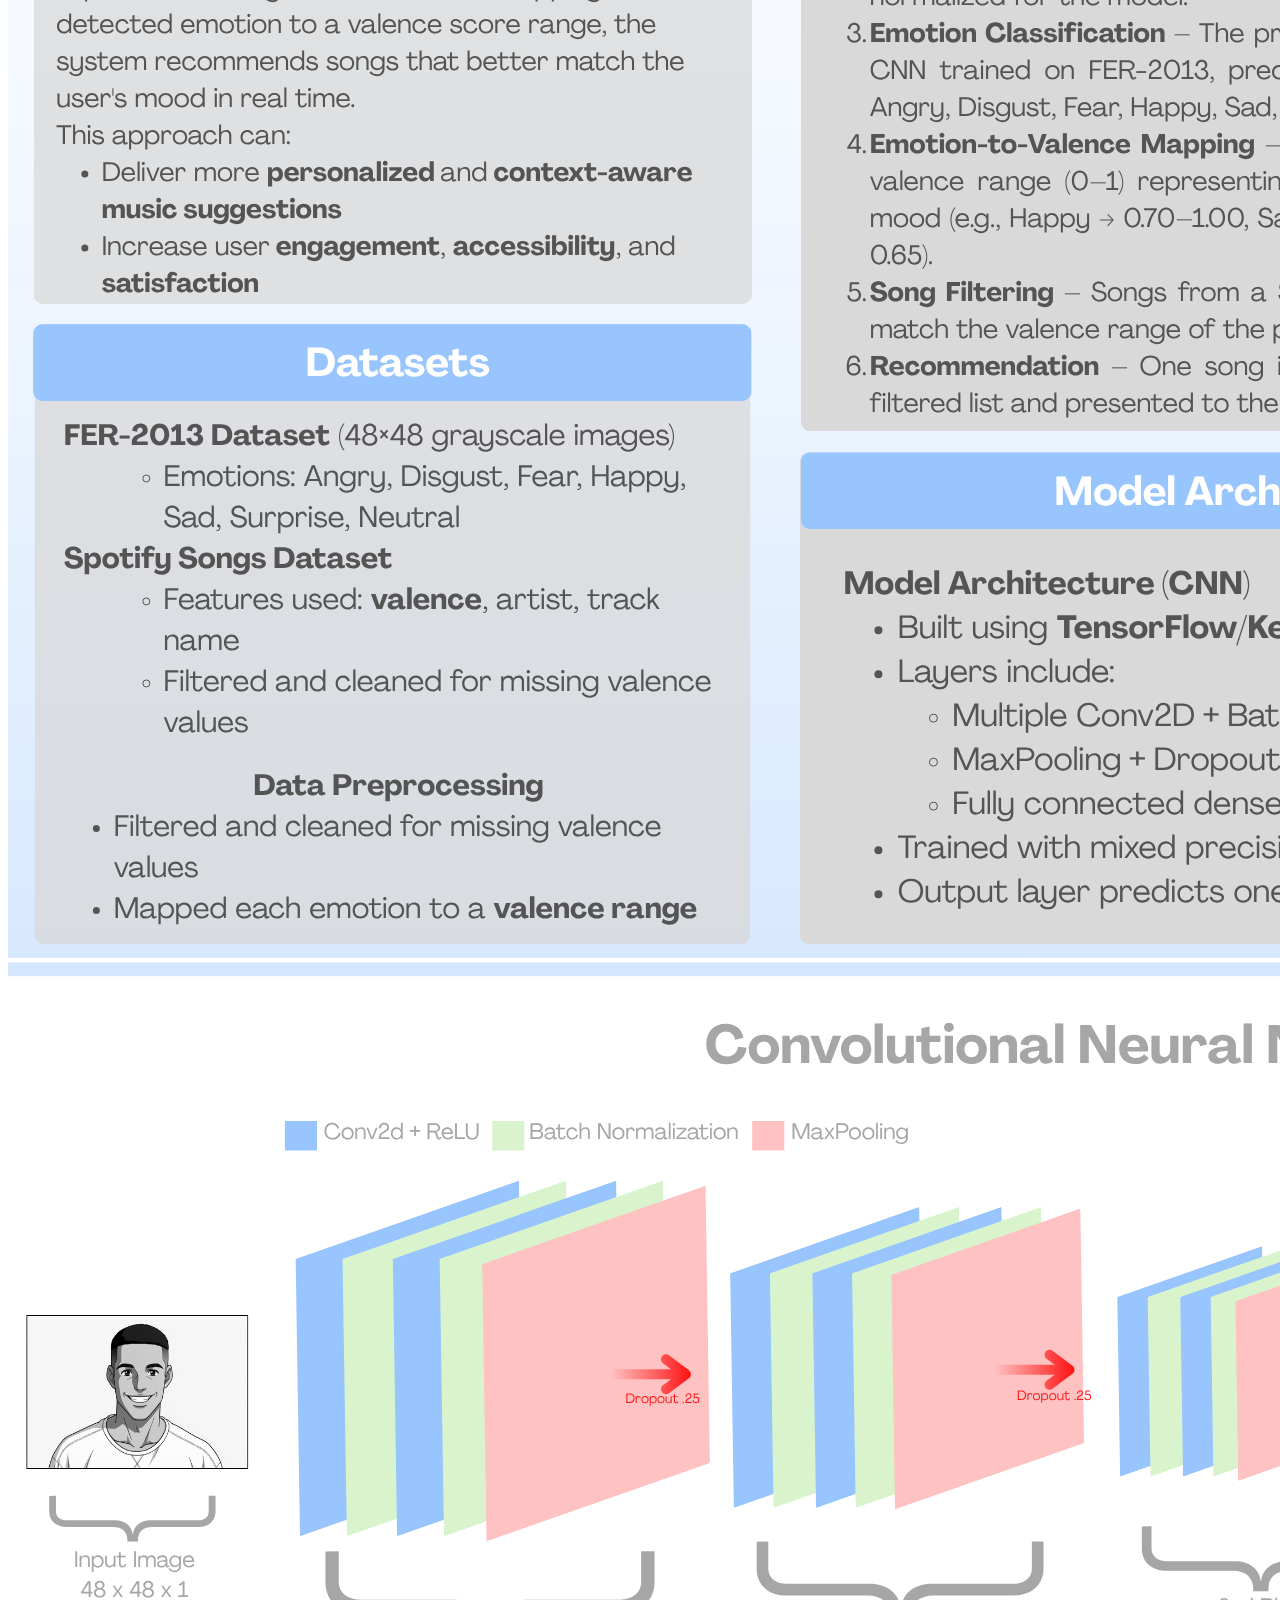
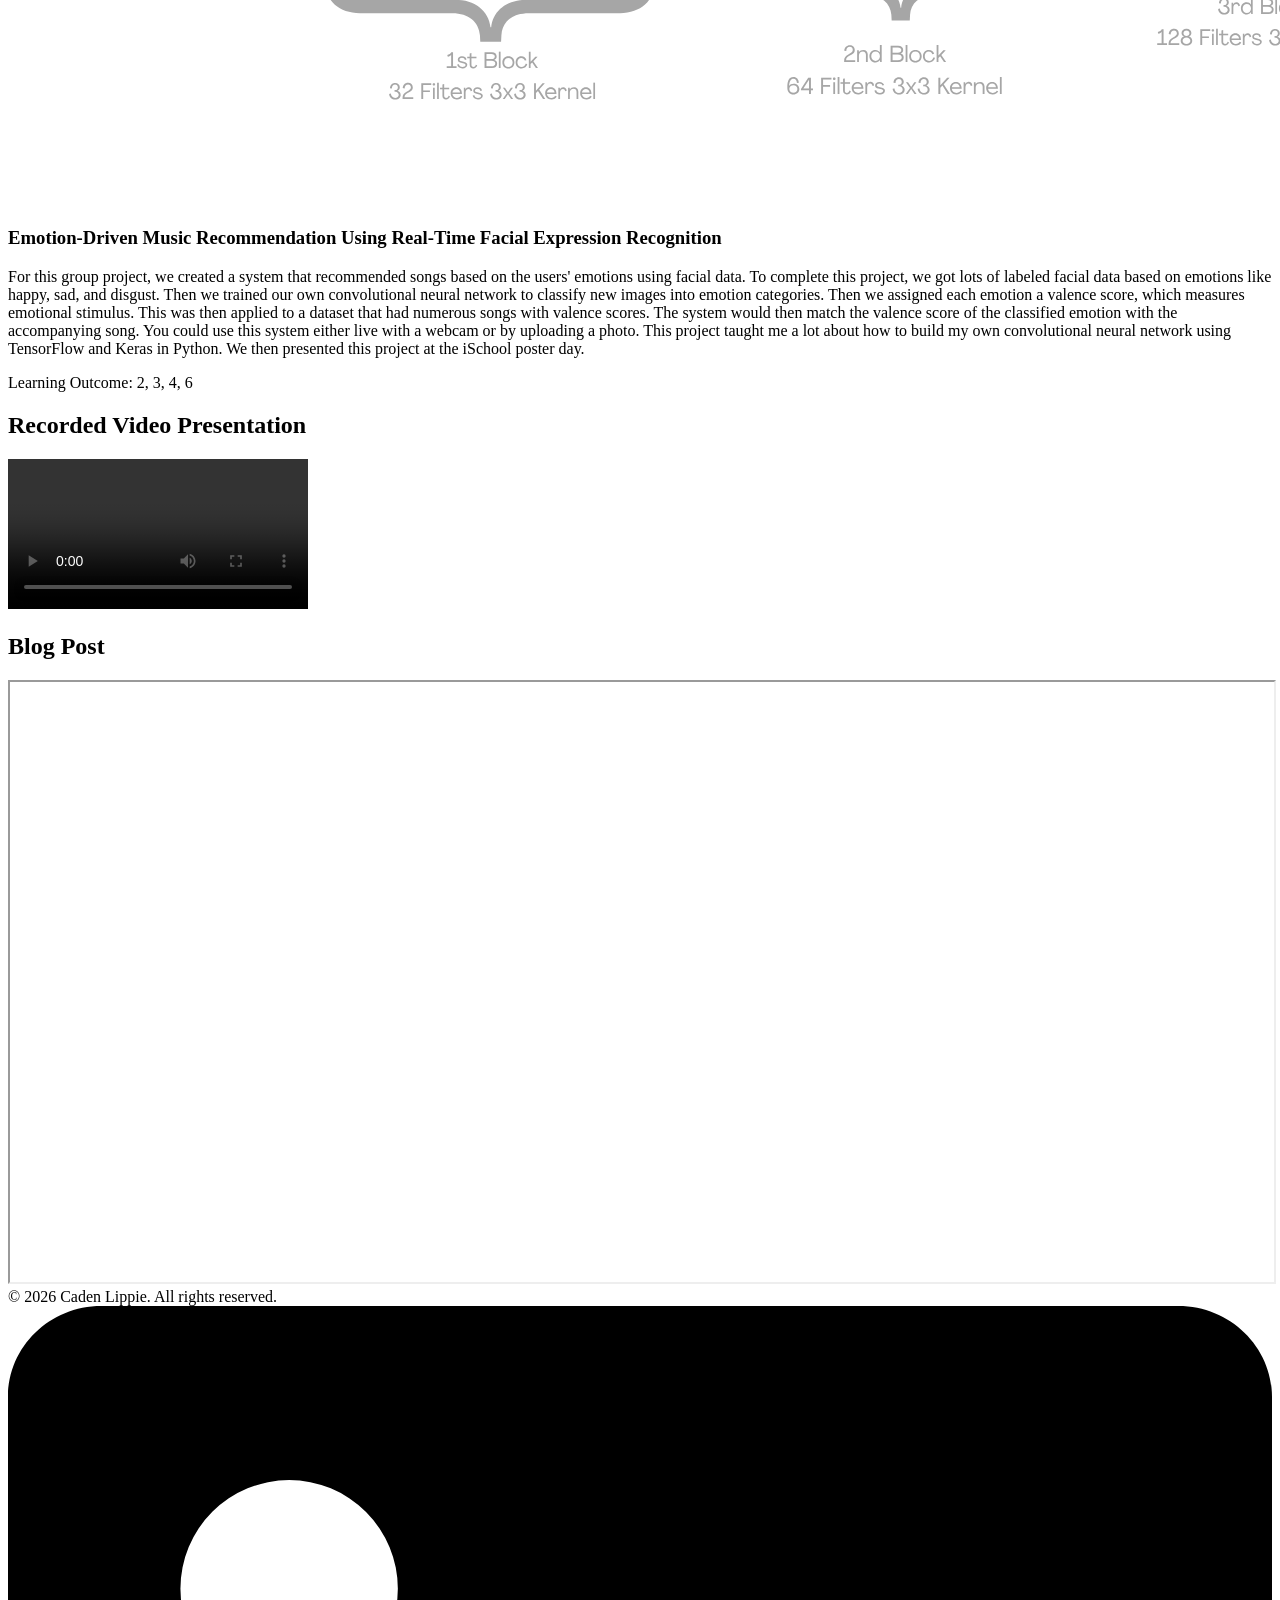
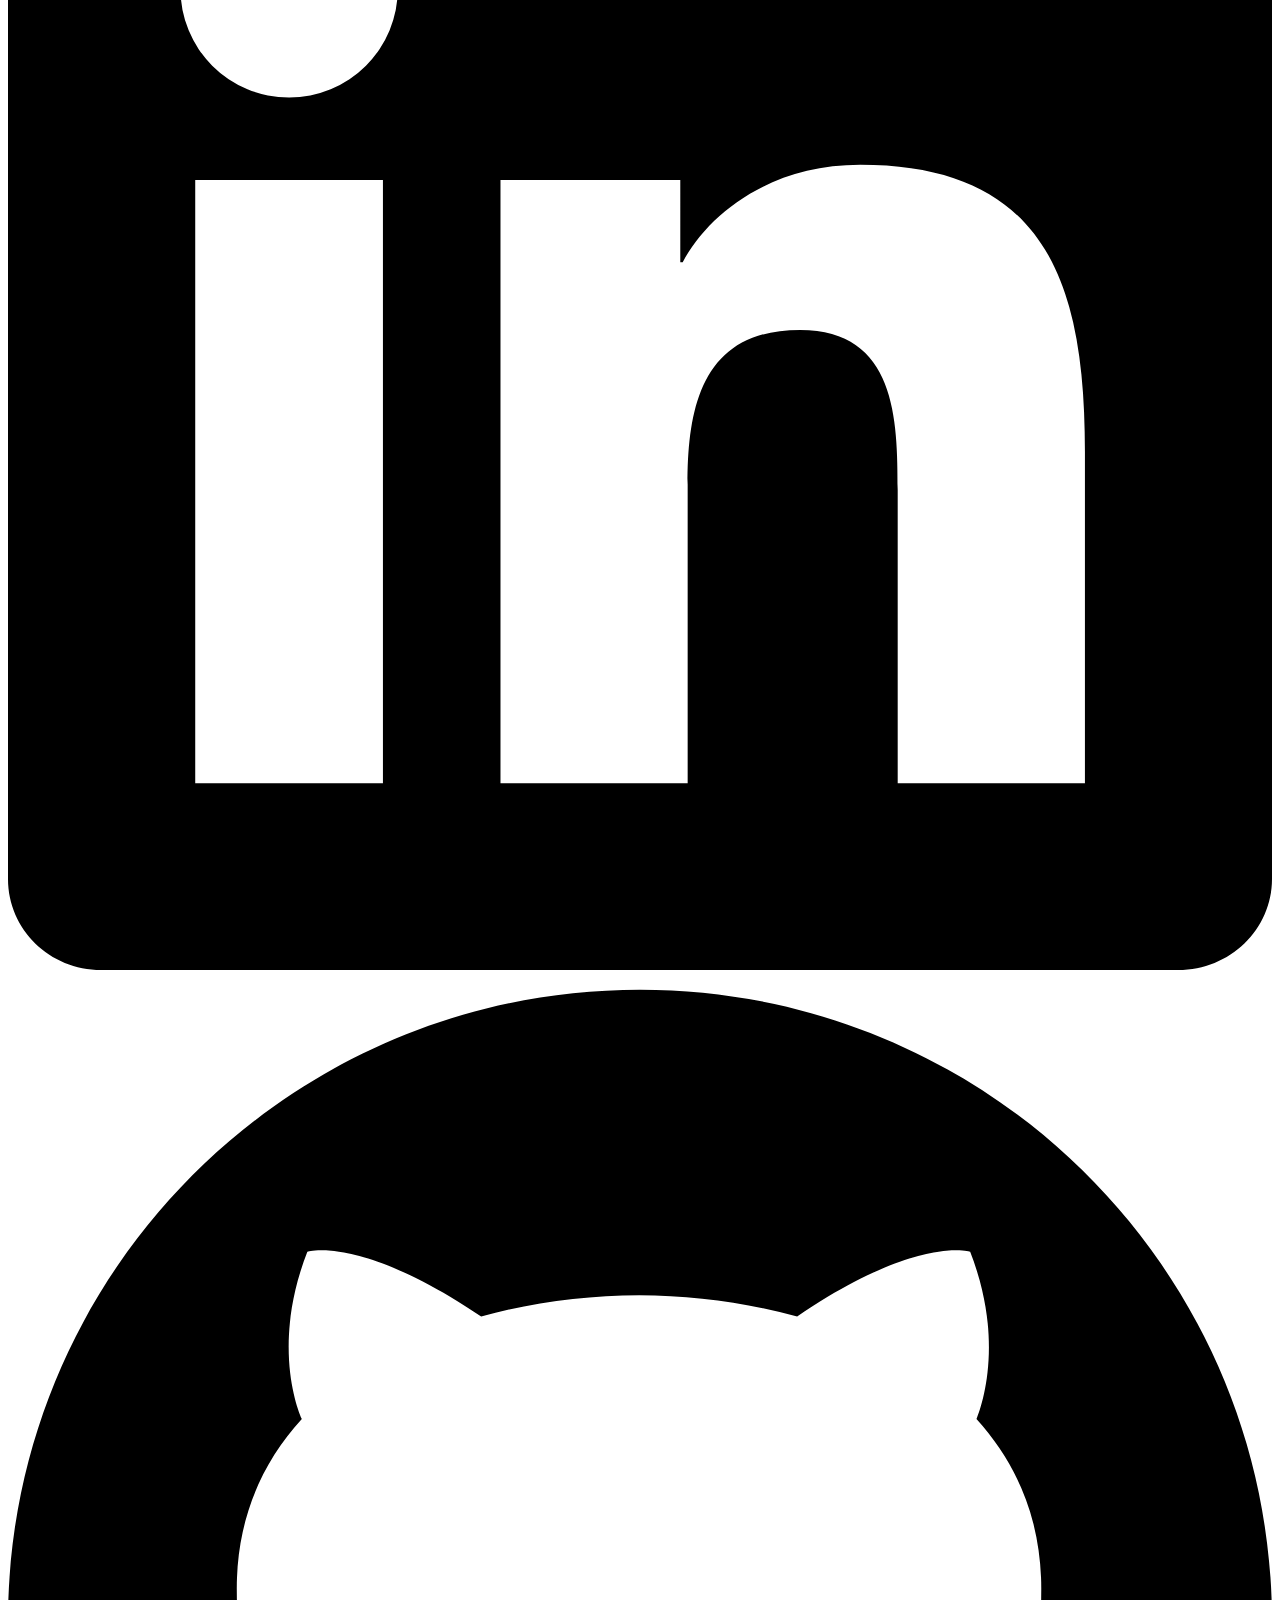
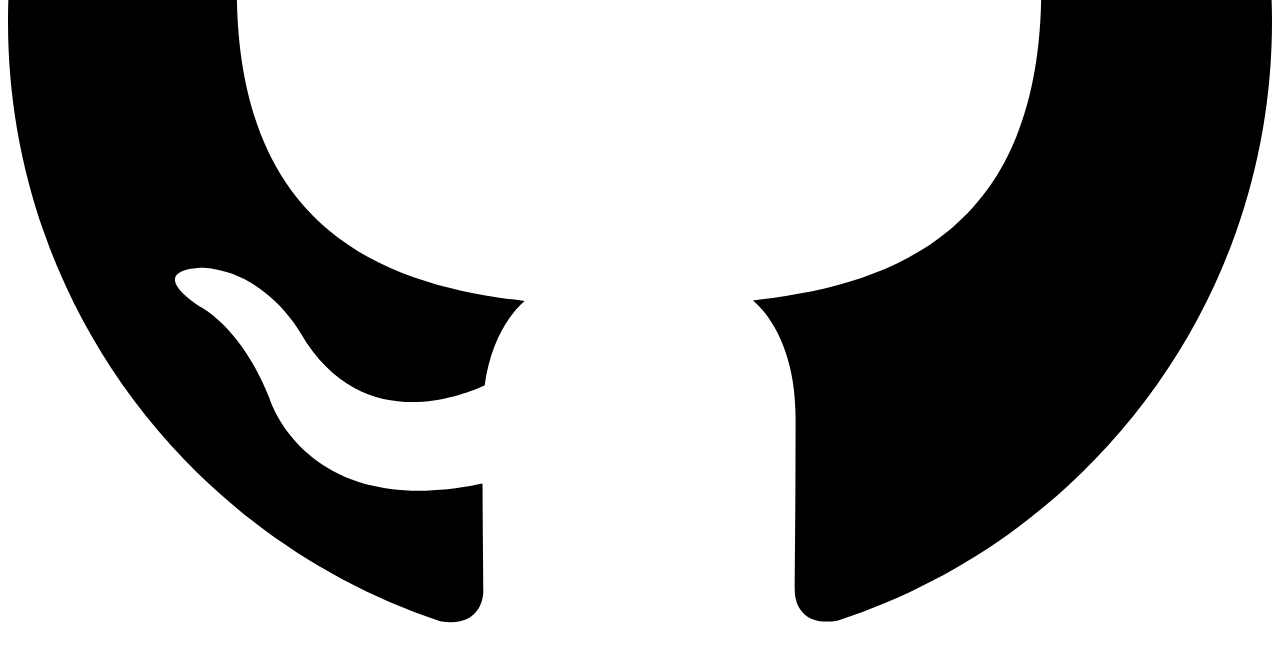
==== commit 4fafb485: "Wrapping up Portfolio elements" ====
--- a/Projects.html
+++ b/Projects.html
@@ -4,189 +4,171 @@
 <head>
     <meta charset="UTF-8">
     <meta name="viewport" content="width=device-width, initial-scale=1.0">
-    <title>Caden Lippie Portfolio</title>
-    <link rel="stylesheet" href="Styles.css">
+    <meta name="description"
+        content="Caden Lippie's personal portfolio featuring videos, projects, education, experience, and resume.">
+    <title>Caden Lippie | Portfolio</title>
+    <link rel="icon" type="image/png" href="images/CL.png">
+    <link rel="stylesheet" href="styles.css">
     <link rel="preconnect" href="https://fonts.googleapis.com">
     <link rel="preconnect" href="https://fonts.gstatic.com" crossorigin>
-    <link href="https://fonts.googleapis.com/css2?family=Playfair+Display:ital,wght@0,400..900;1,400..900&display=swap"
+    <link
+        href="https://fonts.googleapis.com/css2?family=DM+Sans:ital,opsz,wght@0,9..40,100..1000;1,9..40,100..1000&family=Playfair+Display:ital,wght@0,400..900;1,400..900&display=swap"
         rel="stylesheet">
 </head>
 
 <body>
-
     <header>
-        <div class="logo"><strong>Caden Lippie</strong></div>
+        <div class="logo"><a href="#"><strong>Caden Lippie</strong></a></div>
 
         <nav>
-            <a href="#videos">Videos</a>
-            <a href="#projects">Projects</a>
-            <a href="#about">About</a>
-            <a href="#resume">Resume</a>
+            <a href="#overview">Overview</a>
+            <a href="#projects">Project Descriptions</a>
+            <a href="#video">Video Presentation</a>
+            <a href="#blog">Blog Post</a>
         </nav>
     </header>
 
     <main>
         <div class="welcome">
-            <h1><span>H</span><span>i</span><span> I</span><span>'</span><span>m </span> <span id="name"> <span>C</span><span>a</span><span>d</span><span>e</span><span>n </span><span>L</span><span>i</span><span>p</span><span>p</span><span>i</span><span>e</span></span><span>.</span><br>
-            <span>W</span><span>e</span><span>l</span><span>c</span><span>o</span><span>m</span><span>e </span><span>t</span><span>o </span><span>m</span><span>y </span><span>P</span><span>o</span><span>r</span><span>t</span><span>f</span><span>o</span><span>l</span><span>i</span><span>o</span><span>!</span>
+            <h1><span>H</span><span>i</span><span> I</span><span>'</span><span>m </span> <span id="name">
+                    <span>C</span><span>a</span><span>d</span><span>e</span><span>n
+                    </span><span>L</span><span>i</span><span>p</span><span>p</span><span>i</span><span>e</span></span><span>.</span><br>
+                <span>W</span><span>e</span><span>l</span><span>c</span><span>o</span><span>m</span><span>e
+                </span><span>t</span><span>o </span><span>m</span><span>y
+                </span><span>P</span><span>o</span><span>r</span><span>t</span><span>f</span><span>o</span><span>l</span><span>i</span><span>o</span><span>!</span>
             </h1>
-            <p>Feel free to check out some of my work.</p>
-        </div>
-
-        <div class="titles" id="videos">
-            <h2>Videos</h2>
-            <div class="line"></div>
-            <p>Here are some videos I've made on some topics I find interesting.</p>
-        </div>
-
-        <div class="videos">
-            <div class="video-box">
-                <div class="video-wrapper">
-                    <a href="https://www.youtube.com/watch?v=8hly31xKli0" target="_blank">
-                        <img src="https://img.youtube.com/vi/8hly31xKli0/maxresdefault.jpg" alt="Video Title">
-                    </a>
-                </div>
-                <div class="video-box-content">
-                    <h3>Title</h3>
-                    <p>Description of the project and all that and a description and a description and a description goes here</p>
-                    <div class="skills-row">
-                        <div>
-                            <div class="skills">HTML</div>
-                            <div class="skills">CSS</div>
-                        </div>
-                        <a href="https://github.com/clippie" target="_blank"><img src="images/Github_icon.png" alt="GitHub link" class="video-github"></a>
-                    </div>
-                </div>
-            </div>
-            <div class="video-box">
-                <div class="video-wrapper">
-                    <a href="https://www.youtube.com/watch?v=8hly31xKli0" target="_blank">
-                        <img src="https://img.youtube.com/vi/8hly31xKli0/maxresdefault.jpg" alt="Video Title">
-                    </a>
-                </div>
-                <div class="video-box-content">
-                    <h3>Title</h3>
-                    <p>Description of the project and all that and a description and a description and a description goes here</p>
-                    <div class="skills">HTML</div>
-                    <div class="skills">CSS</div>
-                </div>
-            </div>
-            <div class="video-box">
-                <div class="video-wrapper">
-                    <a href="https://www.youtube.com/watch?v=8hly31xKli0" target="_blank">
-                        <img src="https://img.youtube.com/vi/8hly31xKli0/maxresdefault.jpg" alt="Video Title">
-                    </a>
-                </div>
-                <div class="video-box-content">
-                    <h3>Title</h3>
-                    <p>Description of the project and all that and a description and a description and a description goes here</p>
-                    <div class="skills">HTML</div>
-                    <div class="skills">CSS</div>
-                </div>
-            </div>
-            <div class="video-box">
-                <div class="video-wrapper">
-                    <a href="https://www.youtube.com/watch?v=8hly31xKli0" target="_blank">
-                        <img src="https://img.youtube.com/vi/8hly31xKli0/maxresdefault.jpg" alt="Video Title">
-                    </a>
-                </div>
-                <div class="video-box-content">
-                    <h3>Title</h3>
-                    <p>Description of the project and all that and a description and a description and a description goes here</p>
-                    <div class="skills">HTML</div>
-                    <div class="skills">CSS</div>
-                </div>
-            </div>
-            <div class="video-box">
-                <div class="video-wrapper">
-                    <a href="https://www.youtube.com/watch?v=8hly31xKli0" target="_blank">
-                        <img src="https://img.youtube.com/vi/8hly31xKli0/maxresdefault.jpg" alt="Video Title">
-                    </a>
-                </div>
-                <div class="video-box-content">
-                    <h3>Title</h3>
-                    <p>Description of the project and all that and a description and a description and a description goes here</p>
-                    <div class="skills">HTML</div>
-                    <div class="skills">CSS</div>
-                </div>
-            </div>
-            <div class="video-box">
-                <div class="video-wrapper">
-                    <a href="https://www.youtube.com/watch?v=8hly31xKli0" target="_blank">
-                        <img src="https://img.youtube.com/vi/8hly31xKli0/maxresdefault.jpg" alt="Video Title">
-                    </a>
-                </div>
-                <div class="video-box-content">
-                    <h3>Title</h3>
-                    <p>Description of the project and all that and a description and a description and a description goes here</p>
-                    <div class="skills">HTML</div>
-                    <div class="skills">CSS</div>
-                </div>
-            </div>
-        </div>
+        </div>
+
+        <div class="titles" id="overview">
+            <h2>Overview</h2>
+            <div class="line"></div>
+        </div>
+
+
+
+        <div class="overview">
+            <p>Masters in Applied Data Science learning outcomes:</p>
+            <ol>
+                <li>Collect, store, and access data by identifying and leveraging applicable technologies</li>
+                <li>Create actionable insight across a range of contexts (e.g. societal, business, political), using data and the
+                    full data science life cycle</li>
+                <li>Apply visualization and predictive models to help generate actionable insight</li>
+                <li>Use programming languages such as R and Python to support the generation of actionable insight</li>
+                <li>Communicate insights gained via visualization and analytics to a broad range of audiences (including
+                    project sponsors and technical team leads)</li>
+                <li>Apply ethics in the development, use and evaluation of data and predictive models (e.g., fairness,
+                    bias, transparency, privacy)</li>
+            </ol>
+            <p style="text-indent: 40px;">The projects included in this portfolio are my final project, IST 686, where
+                I used health metrics to predict maximum heart rate.
+                I have also included my final project for IST 691 Deep Learning in Practice
+                where we used images of people's faces to make song suggestions based on their mood.
+                In addition, my final project for IST 652 Scripting for Data Analysis used seasonal statistics
+                from NBA players to find trends over a 20-year time span.
+            </p>
+            <p style="text-indent: 40px;">
+                These projects helped me achieve the program learning outcomes. The NBA seasonal analysis project applied
+                learning outcomes 1, 4, and 5.
+                In order to complete this project, we needed to access and collect data in the most efficient way, which in this case
+                was through an API.
+                We also used Python throughout the entire process, from data retrieval to modeling and visualization.
+                Then we communicated these insights to a range of audiences, including a full class presentation, individually to
+                our professor, and to small groups at the iSchool poster day. The emotion-based music recommendation system project
+                applied learning outcomes
+                3, 4, and 6. We used Python to create and apply predictive models to form our recommendation system. We also had to
+                consider the ethics involved with the development
+                of this model. Since we are using images of people's faces, we had to make sure that the images were not copyrighted and
+                that we had the authority to use them. That meant finding specific
+                datasets that already had the requisite copyright licenses. Another ethical question we had to think about was the
+                unbalanced data affecting the model. There were more images in the data labeled
+                as happy and sad as emotions like disgust or fear. This led to a biased model that did not fairly classify all emotions.
+                The maximum heart rate prediction project incorporated learning outcomes 3 and 4.
+                For this project, I used R to build predictive models that I used to gain insights about the data and its features. All
+                of these projects together demonstrate learning outcome 2.
+                I was able to create actionable insights across a range of contexts, including health, music, and sports, using
+                different sources of data and the full data science life cycle.
+        </div>
+
+
 
         <div class="titles" id="projects">
             <h2>Projects</h2>
             <div class="line"></div>
-            <p>Below are some projects I've worked on both academically and personally.</p> 
-       </div>
-       
+        </div>
+
+
+
         <div class="videos">
 
             <div class="video-box">
                 <div class="video-box-content">
                     <div class="class-row">
-                            <div>
-                                <div class="class">Academic</div>
-                                <div class="class">Deep Learning</div>
-                            </div>
-                            
-                            <div class="class">2025</div>
-                    </div>
-                    
-                    <h3>Title</h3>
-                    <p>Description of the project and all that and a description and a description and a description goes here
+                        <div>
+                            <div class="class">IST 652 Scripting for Data Analysis</div>
+                        </div>
+
+                        <div class="class">2025</div>
+                    </div>
+
+                    <img src="images\IST 652 Final Project Poster.png" alt="NBA_Poster" class="video-wrapper">
+                    <h3>NBA Seasonal Trend Analysis and Exploration</h3>
+                    <p>I worked in a group to look at NBA seasonal trends. For this project, we loaded data from the NBA website, which
+                    culminated in around 14,000 unique player seasons. We sought to find trends in NBA three-point attempts by play style
+                    over time, statistical peaks by player age, and three-point attempts over time. To accomplish these tasks, we used
+                    descriptive statistics, visualizations, and unsupervised learning techniques. For the unsupervised learning, we used
+                    k-means clustering to cluster the data into three groups, which were then labeled as star players, big men, and role
+                    players. Then we plotted the change in three-pointers over a 20-year period. The results were quite interesting, with
+                    star players seeing the highest increase in three-point attempts over the period. Role players had a more gradual
+                    increase, with big men seeing a very minimal increase. One thing to note about this grouping was that star big men were
+                    clustered as star players, with the star big men actually seeing an increase in attempts. Another piece of the analysis
+                    was the statistical peaks by age. In this section we looked at which ages were better for certain statistics. One of
+                    the takeaways from this section was that playmaking is a skill where players will peak later on in their careers. This
+                    makes sense since playmaking requires a certain amount of basketball intelligence, which can be learned over time.
+                    Scoring, on the other hand, is a skill set that tends to be more suited for younger players who may be more athletic. We also saw that over
+                    the 20-year period, three-point attempts increased significantly. Meanwhile, the average amount of field goal attempts
+                    did not increase by very much.
                     </p>
                     <div class="skills-row">
                         <div>
-                            <div class="skills">HTML</div>
-                            <div class="skills">CSS</div>
-                        </div>
-                        <a href="https://github.com/clippie" target="_blank"><a href="https://github.com/clippie" target="_blank"><svg class="video-github" role="img" viewBox="0 0 24 24"
-                                xmlns="http://www.w3.org/2000/svg">
-                                <title>GitHub</title>
-                                <path
-                                    d="M12 .297c-6.63 0-12 5.373-12 12 0 5.303 3.438 9.8 8.205 11.385.6.113.82-.258.82-.577 0-.285-.01-1.04-.015-2.04-3.338.724-4.042-1.61-4.042-1.61C4.422 18.07 3.633 17.7 3.633 17.7c-1.087-.744.084-.729.084-.729 1.205.084 1.838 1.236 1.838 1.236 1.07 1.835 2.809 1.305 3.495.998.108-.776.417-1.305.76-1.605-2.665-.3-5.466-1.332-5.466-5.93 0-1.31.465-2.38 1.235-3.22-.135-.303-.54-1.523.105-3.176 0 0 1.005-.322 3.3 1.23.96-.267 1.98-.399 3-.405 1.02.006 2.04.138 3 .405 2.28-1.552 3.285-1.23 3.285-1.23.645 1.653.24 2.873.12 3.176.765.84 1.23 1.91 1.23 3.22 0 4.61-2.805 5.625-5.475 5.92.42.36.81 1.096.81 2.22 0 1.606-.015 2.896-.015 3.286 0 .315.21.69.825.57C20.565 22.092 24 17.592 24 12.297c0-6.627-5.373-12-12-12" />
-                            </svg></a></a>
+                            <div class="skills">Learning Outcome: 1, 2, 4, 5</div>
+                        </div>
                     </div>
                 </div>
             </div>
-            
+
             <div class="video-box">
                 <div class="video-box-content">
                     <div class="class-row">
-                            <div>
-                                <div class="class">Academic</div>
-                                <div class="class">Deep Learning</div>
-                            </div>
-                            
-                            <div class="class">2025</div>
+                        <div>
+                            <div class="class">IST 686 Quantitative Reasoning for Data Science</div>
+                        </div>
+            
+                        <div class="class">2025</div>
                     </div>
                     
-                    <h3>Title</h3>
-                    <p>Description of the project and all that and a description and a description and a description goes here
+                    <img src="images\Quant.png" alt="Heart_Poster" class="video-wrapper">
+                    <h3>Assessing the Predictability of Maximum Heart Rate Using Demographic and Cardiovascular Metrics</h3>
+                    <p>For this project, I was challenged to use a research paper-based approach that incorporated both Frequentist and
+                    Bayesian statistical methods to uncover insights in data. The research question I chose was to determine if maximum
+                    heart rate could be accurately predicted using other available health data. The data I chose had around 1,000 rows with
+                    features that included demographic metrics like age and gender, as well as cardiovascular metrics like resting blood
+                    pressure and levels of serum cholesterol.
+                    I then used a Frequentist linear regression model that had maximum heart rate as the dependent variable and age, gender,
+                    exercise-induced angina, ST depression, slope of ST during exercise, number of major vessels colored by fluoroscopy, and
+                    thalassemia test result. Together, these variables resulted in a model R² of 0.345, meaning that 34.5% of the variance
+                    in heart rate can be explained by the model. The Bayesian model kept the same variable and had a Bayes factor of 3.8 x
+                    10⁸⁵, which provides strong evidence that the independent variables improve the prediction of maximum heart rate
+                    compared to a model with no predictors. Both of these methods show that maximum heart rate is correlated to health and
+                    demographic variables, and it is possible to build an accurate model if given the right predictors. This would make
+                    getting maximum heart rate values much easier for the patient since they wouldn’t have to do intense exercise to get
+                    their heart rate up. This project allowed me to apply my knowledge of different modeling methods to real health problems
+                    with the guidance of my professor.
+
                     </p>
                     <div class="skills-row">
                         <div>
-                            <div class="skills">HTML</div>
-                            <div class="skills">CSS</div>
-                        </div>
-                        <a href="https://github.com/clippie" target="_blank"><a href="https://github.com/clippie" target="_blank"><svg class="video-github" role="img" viewBox="0 0 24 24"
-                                xmlns="http://www.w3.org/2000/svg">
-                                <title>GitHub</title>
-                                <path
-                                    d="M12 .297c-6.63 0-12 5.373-12 12 0 5.303 3.438 9.8 8.205 11.385.6.113.82-.258.82-.577 0-.285-.01-1.04-.015-2.04-3.338.724-4.042-1.61-4.042-1.61C4.422 18.07 3.633 17.7 3.633 17.7c-1.087-.744.084-.729.084-.729 1.205.084 1.838 1.236 1.838 1.236 1.07 1.835 2.809 1.305 3.495.998.108-.776.417-1.305.76-1.605-2.665-.3-5.466-1.332-5.466-5.93 0-1.31.465-2.38 1.235-3.22-.135-.303-.54-1.523.105-3.176 0 0 1.005-.322 3.3 1.23.96-.267 1.98-.399 3-.405 1.02.006 2.04.138 3 .405 2.28-1.552 3.285-1.23 3.285-1.23.645 1.653.24 2.873.12 3.176.765.84 1.23 1.91 1.23 3.22 0 4.61-2.805 5.625-5.475 5.92.42.36.81 1.096.81 2.22 0 1.606-.015 2.896-.015 3.286 0 .315.21.69.825.57C20.565 22.092 24 17.592 24 12.297c0-6.627-5.373-12-12-12" />
-                            </svg></a></a>
+                            <div class="skills">Learning Outcome: 2, 3, 4</div>
+                        </div>
                     </div>
                 </div>
             </div>
@@ -194,206 +176,82 @@
             <div class="video-box">
                 <div class="video-box-content">
                     <div class="class-row">
-                            <div>
-                                <div class="class">Academic</div>
-                                <div class="class">Deep Learning</div>
-                            </div>
-                            
-                            <div class="class">2025</div>
+                        <div>
+                            <div class="class">IST 691 Deep Learning in Practice</div>
+                        </div>
+            
+                        <div class="class">2025</div>
                     </div>
                     
-                    <h3>Title</h3>
-                    <p>Description of the project and all that and a description and a description and a description goes here
+                    <img src="images\Emotion to Music Recommendation.png" alt="Music_Poster" class="video-wrapper">
+                    <h3>Emotion-Driven Music Recommendation Using Real-Time Facial Expression Recognition</h3>
+                    <p>For this group project, we created a system that recommended songs based on the users' emotions using facial data. To
+                    complete this project, we got lots of labeled facial data based on emotions like happy, sad, and disgust. Then we
+                    trained our own convolutional neural network to classify new images into emotion categories. Then we assigned each
+                    emotion a valence score, which measures emotional stimulus. This was then applied to a dataset that had numerous songs
+                    with valence scores. The system would then match the valence score of the classified emotion with the accompanying song.
+                    You could use this system either live with a webcam or by uploading a photo. This project taught me a lot about how to
+                    build my own convolutional neural network using TensorFlow and Keras in Python. We then presented this project at the
+                    iSchool poster day.
                     </p>
                     <div class="skills-row">
                         <div>
-                            <div class="skills">HTML</div>
-                            <div class="skills">CSS</div>
-                        </div>
-                        <a href="https://github.com/clippie" target="_blank"><svg class="video-github" role="img" viewBox="0 0 24 24" xmlns="http://www.w3.org/2000/svg">
-                            <title>GitHub</title>
-                            <path
-                                d="M12 .297c-6.63 0-12 5.373-12 12 0 5.303 3.438 9.8 8.205 11.385.6.113.82-.258.82-.577 0-.285-.01-1.04-.015-2.04-3.338.724-4.042-1.61-4.042-1.61C4.422 18.07 3.633 17.7 3.633 17.7c-1.087-.744.084-.729.084-.729 1.205.084 1.838 1.236 1.838 1.236 1.07 1.835 2.809 1.305 3.495.998.108-.776.417-1.305.76-1.605-2.665-.3-5.466-1.332-5.466-5.93 0-1.31.465-2.38 1.235-3.22-.135-.303-.54-1.523.105-3.176 0 0 1.005-.322 3.3 1.23.96-.267 1.98-.399 3-.405 1.02.006 2.04.138 3 .405 2.28-1.552 3.285-1.23 3.285-1.23.645 1.653.24 2.873.12 3.176.765.84 1.23 1.91 1.23 3.22 0 4.61-2.805 5.625-5.475 5.92.42.36.81 1.096.81 2.22 0 1.606-.015 2.896-.015 3.286 0 .315.21.69.825.57C20.565 22.092 24 17.592 24 12.297c0-6.627-5.373-12-12-12" />
-                        </svg></a>
+                            <div class="skills">Learning Outcome: 2, 3, 4, 6</div>
+                        </div>
                     </div>
                 </div>
             </div>
-
-        </div>
-
-        <div class="titles" id="about">
-            <h2>About</h2>
+        </div>
+
+        <div class="titles" id="video">
+            <h2>Recorded Video Presentation</h2>
             <div class="line"></div>
         </div>
 
         <div class="about">
-        
-            <div class="about-title"><strong>Education</strong></div>
-            <div class="about-year">August '25 - May '26</div>
-            <div class="about-description">
-                <div class="about-description-title"><strong>Master of Science</strong></div>
-                <div class="about-description-body">Syracuse University, School of Information Studies<br>
-                    <em>Major:</em> <strong>Applied Data Science</strong><br>
-                    <em>Concentration:</em> <strong>AI</strong>
-                </div>
-            </div>
-        
-            <div></div>
-            <div class="about-year">August '22 - May '25</div>
-            <div class="about-description">
-                <div class="about-description-title"><strong>Bachelor of Science</strong></div>
-                <div class="about-description-body">Syracuse University, David B. Falk College of Sport<br>
-                    <em>Major:</em> <strong>Sport Analytics</strong><br>
-                    <em>Minor:</em> <strong>Sport Management</strong>
-                </div>
-            </div>
-            <div class="about-description about-divider"></div>
-
-
-            <div class="about-title"><strong>Experience</strong></div>
-            <div class="about-year">September '25 - Present</div>
-            <div class="about-description">
-                <div class="about-description-title"><strong>Data Science Graduate Assistant</strong></div>
-                <div class="about-description-body">Syracuse Women's Lacrosse
-                    <ul>
-                        <li>Currently leading weekly meetings with a group of student interns to conduct data analysis projects.
-                        </li>
-                        <li>Recruited, interviewed, and hired students to create an analytics department for the women’s lacrosse program.</li>
-                    </ul>
-                </div>
-            </div>
-        
-            <div></div>
-            <div class="about-year">January '23 - August '25</div>
-            <div class="about-description">
-                <div class="about-description-title"><strong>Data Science Intern</strong></div>
-                <div class="about-description-body">Syracuse Women's Lacrosse
-                    <ul>
-                        <li>Proactively developed proprietary dashboard customized for Syracuse Women’s Lacrosse players and coaches for the purpose
-                        of assessing player performance, scouting opponents, and mitigating injury.
-                        </li>
-                        <li>Created a Shiny app in R with unique tools and player metrics rarely seen in women’s lacrosse.</li>
-                        <li>Presented Shiny app to coaching staff and players and integrated feedback to maximize its adoption.</li>
-                        <li>Responsible for managing athlete monitoring system (VX Sport) and relaying players’ biometric data to coaching staff
-                        using dashboards.</li>
-                    </ul>
-                </div>
-            </div>
-
-            <div></div>
-            <div class="about-year">January '23 - May '23</div>
-            <div class="about-description">
-                <div class="about-description-title"><strong>Data Science Intern</strong></div>
-                <div class="about-description-body">Kitman Labs
-                    <ul>
-                        <li>Contributed to peer-led research project for Kitman Labs, industry-leading data infrastructure platform.
-                        </li>
-                        <li>Goal of the project was to assess impact of NBA schedules and team performance by analyzing factors such as
-                            travel distance, back-to-backs / 3in4 / 4in5, etc.</li>
-                        <li>Analyzed multi-factor inputs such as travel data in combination with injury data and season-level box score
-                            statistics to assess the effect of scheduling on team performance.</li>
-                        <li>Presented findings to Kitman Labs senior staff and documented results in a research paper.</li>
-                    </ul>
-                </div>
-            </div>
-            <div class="about-description about-divider"></div>
-
-
-            <div class="about-title"><strong>Featured In</strong></div>
-            <div class="about-year">2025</div>
-            <div class="about-description">
-                <div class="about-description-title"><strong>The Analytical Advantage <a href="https://www.syracuse.edu/stories/sport-analytics-optimization/" target="_blank">
-                    <svg xmlns="http://www.w3.org/2000/svg" viewBox="0 0 24 24" fill-rule="evenodd" clip-rule="evenodd">
-                        <path
-                            d="M14 4h-13v18h20v-11h1v12h-22v-20h14v1zm10 5h-1v-6.293l-11.646 11.647-.708-.708 11.647-11.646h-6.293v-1h8v8z" />
-                    </svg>
-                </a></strong></div>
-                <div class="about-description-body"> Article
-                </div>
-            </div>
-            
-            <div></div>
-            <div class="about-year">2023</div>
-            <div class="about-description">
-                <div class="about-description-title"><strong>A Winning Team <a href="https://falk.syracuse.edu/news/a-winning-team/" target="_blank">
-                    <svg xmlns="http://www.w3.org/2000/svg" viewBox="0 0 24 24" fill-rule="evenodd" clip-rule="evenodd">
-                        <path
-                            d="M14 4h-13v18h20v-11h1v12h-22v-20h14v1zm10 5h-1v-6.293l-11.646 11.647-.708-.708 11.647-11.646h-6.293v-1h8v8z" />
-                    </svg>
-                </a></strong></div>
-                <div class="about-description-body">Article
-                </div>
-            </div>
-
-            <div></div>
-            <div class="about-year">2023</div>
-            <div class="about-description">
-                <div class="about-description-title"><strong>Keeping it Real <a href="https://falk.syracuse.edu/news/keeping-it-real/" target="_blank">
-                    <svg xmlns="http://www.w3.org/2000/svg" viewBox="0 0 24 24" fill-rule="evenodd" clip-rule="evenodd">
-                        <path
-                            d="M14 4h-13v18h20v-11h1v12h-22v-20h14v1zm10 5h-1v-6.293l-11.646 11.647-.708-.708 11.647-11.646h-6.293v-1h8v8z" />
-                    </svg>
-                </a></strong></div>
-                <div class="about-description-body">Article
-                </div>
-            </div>
-        
-        </div>
-
-        <div class="titles" id="resume">
-            <h2>Resume</h2>
+            <video controls class="reflection">
+                <source src="images\ADS_Program_Video.mp4" type="video/mp4">
+            </video>
+        </div>
+
+        <div class="titles" id="blog">
+            <h2>Blog Post</h2>
             <div class="line"></div>
         </div>
 
         <div class="resume-section">
-            <div class="resume-wrapper">
-                
-                <img src="images/Caden_Lippie_Resume_2026.png" alt="Resume" class="resume-viewer">
-                <a href="images/Caden_Lippie_Resume_2026.pdf" download class="resume-download">
-                    <svg xmlns="http://www.w3.org/2000/svg" viewBox="0 0 24 24" fill="none" stroke="currentColor" stroke-width="2"
-                        stroke-linecap="round" stroke-linejoin="round">
-                        <path d="M21 15v4a2 2 0 0 1-2 2H5a2 2 0 0 1-2-2v-4" />
-                        <polyline points="7 10 12 15 17 10" />
-                        <line x1="12" y1="15" x2="12" y2="3" />
-                    </svg>
-                    Download Resume
-                </a>
-            </div>
-        </div>
-
-
-
+            <p></p>
+           <iframe src="images/Blog Post.pdf" width="100%" height="600px"></iframe>
+
+        </div>
     </main>
 
     <footer>
         <div>
             © <span id="year"></span> Caden Lippie. All rights reserved.
         </div>
+
         <div>
-            <a href="https://www.linkedin.com/in/caden-lippie-a2384024a" target="_blank">
+            <a href="https://www.linkedin.com/in/caden-lippie-a2384024a" target="_blank" rel="noopener noreferrer">
                 <svg class="icon" role="img" viewBox="0 0 24 24" xmlns="http://www.w3.org/2000/svg">
                     <title>LinkedIn</title>
-                    <path d="M20.447 20.452h-3.554v-5.569c0-1.328-.027-3.037-1.852-3.037-1.853 0-2.136 1.445-2.136 2.939v5.667H9.351V9h3.414v1.561h.046c.477-.9 1.637-1.85 3.37-1.85 3.601 0 4.267 2.37 4.267 5.455v6.286zM5.337 7.433a2.062 2.062 0 0 1-2.063-2.065 2.064 2.064 0 1 1 2.063 2.065zm1.782 13.019H3.555V9h3.564v11.452zM22.225 0H1.771C.792 0 0 .774 0 1.729v20.542C0 23.227.792 24 1.771 24h20.451C23.2 24 24 23.227 24 22.271V1.729C24 .774 23.2 0 22.222 0h.003z"/>
+                    <path
+                        d="M20.447 20.452h-3.554v-5.569c0-1.328-.027-3.037-1.852-3.037-1.853 0-2.136 1.445-2.136 2.939v5.667H9.351V9h3.414v1.561h.046c.477-.9 1.637-1.85 3.37-1.85 3.601 0 4.267 2.37 4.267 5.455v6.286zM5.337 7.433a2.062 2.062 0 0 1-2.063-2.065 2.064 2.064 0 1 1 2.063 2.065zm1.782 13.019H3.555V9h3.564v11.452zM22.225 0H1.771C.792 0 0 .774 0 1.729v20.542C0 23.227.792 24 1.771 24h20.451C23.2 24 24 23.227 24 22.271V1.729C24 .774 23.2 0 22.222 0h.003z" />
                 </svg>
             </a>
 
-            <a href="https://github.com/clippie" target="_blank">
+            <a href="https://github.com/clippie" target="_blank" rel="noopener noreferrer">
                 <svg class="icon" role="img" viewBox="0 0 24 24" xmlns="http://www.w3.org/2000/svg">
                     <title>GitHub</title>
                     <path
                         d="M12 .297c-6.63 0-12 5.373-12 12 0 5.303 3.438 9.8 8.205 11.385.6.113.82-.258.82-.577 0-.285-.01-1.04-.015-2.04-3.338.724-4.042-1.61-4.042-1.61C4.422 18.07 3.633 17.7 3.633 17.7c-1.087-.744.084-.729.084-.729 1.205.084 1.838 1.236 1.838 1.236 1.07 1.835 2.809 1.305 3.495.998.108-.776.417-1.305.76-1.605-2.665-.3-5.466-1.332-5.466-5.93 0-1.31.465-2.38 1.235-3.22-.135-.303-.54-1.523.105-3.176 0 0 1.005-.322 3.3 1.23.96-.267 1.98-.399 3-.405 1.02.006 2.04.138 3 .405 2.28-1.552 3.285-1.23 3.285-1.23.645 1.653.24 2.873.12 3.176.765.84 1.23 1.91 1.23 3.22 0 4.61-2.805 5.625-5.475 5.92.42.36.81 1.096.81 2.22 0 1.606-.015 2.896-.015 3.286 0 .315.21.69.825.57C20.565 22.092 24 17.592 24 12.297c0-6.627-5.373-12-12-12" />
                 </svg>
             </a>
-            <a href="https://www.youtube.com/@cadenlippie" target="_blank">
-                <svg class="icon" role="img" viewBox="0 0 24 24" xmlns="http://www.w3.org/2000/svg">
-                    <title>YouTube</title>
-                    <path
-                        d="M23.498 6.186a3.016 3.016 0 0 0-2.122-2.136C19.505 3.545 12 3.545 12 3.545s-7.505 0-9.377.505A3.017 3.017 0 0 0 .502 6.186C0 8.07 0 12 0 12s0 3.93.502 5.814a3.016 3.016 0 0 0 2.122 2.136c1.871.505 9.376.505 9.376.505s7.505 0 9.377-.505a3.015 3.015 0 0 0 2.122-2.136C24 15.93 24 12 24 12s0-3.93-.502-5.814zM9.545 15.568V8.432L15.818 12l-6.273 3.568z" />
-                </svg>
-            </a>
-        </div>
+        </div>
+
     </footer>
-   
+
+
     <script src="script.js"></script>
 
 </body>
